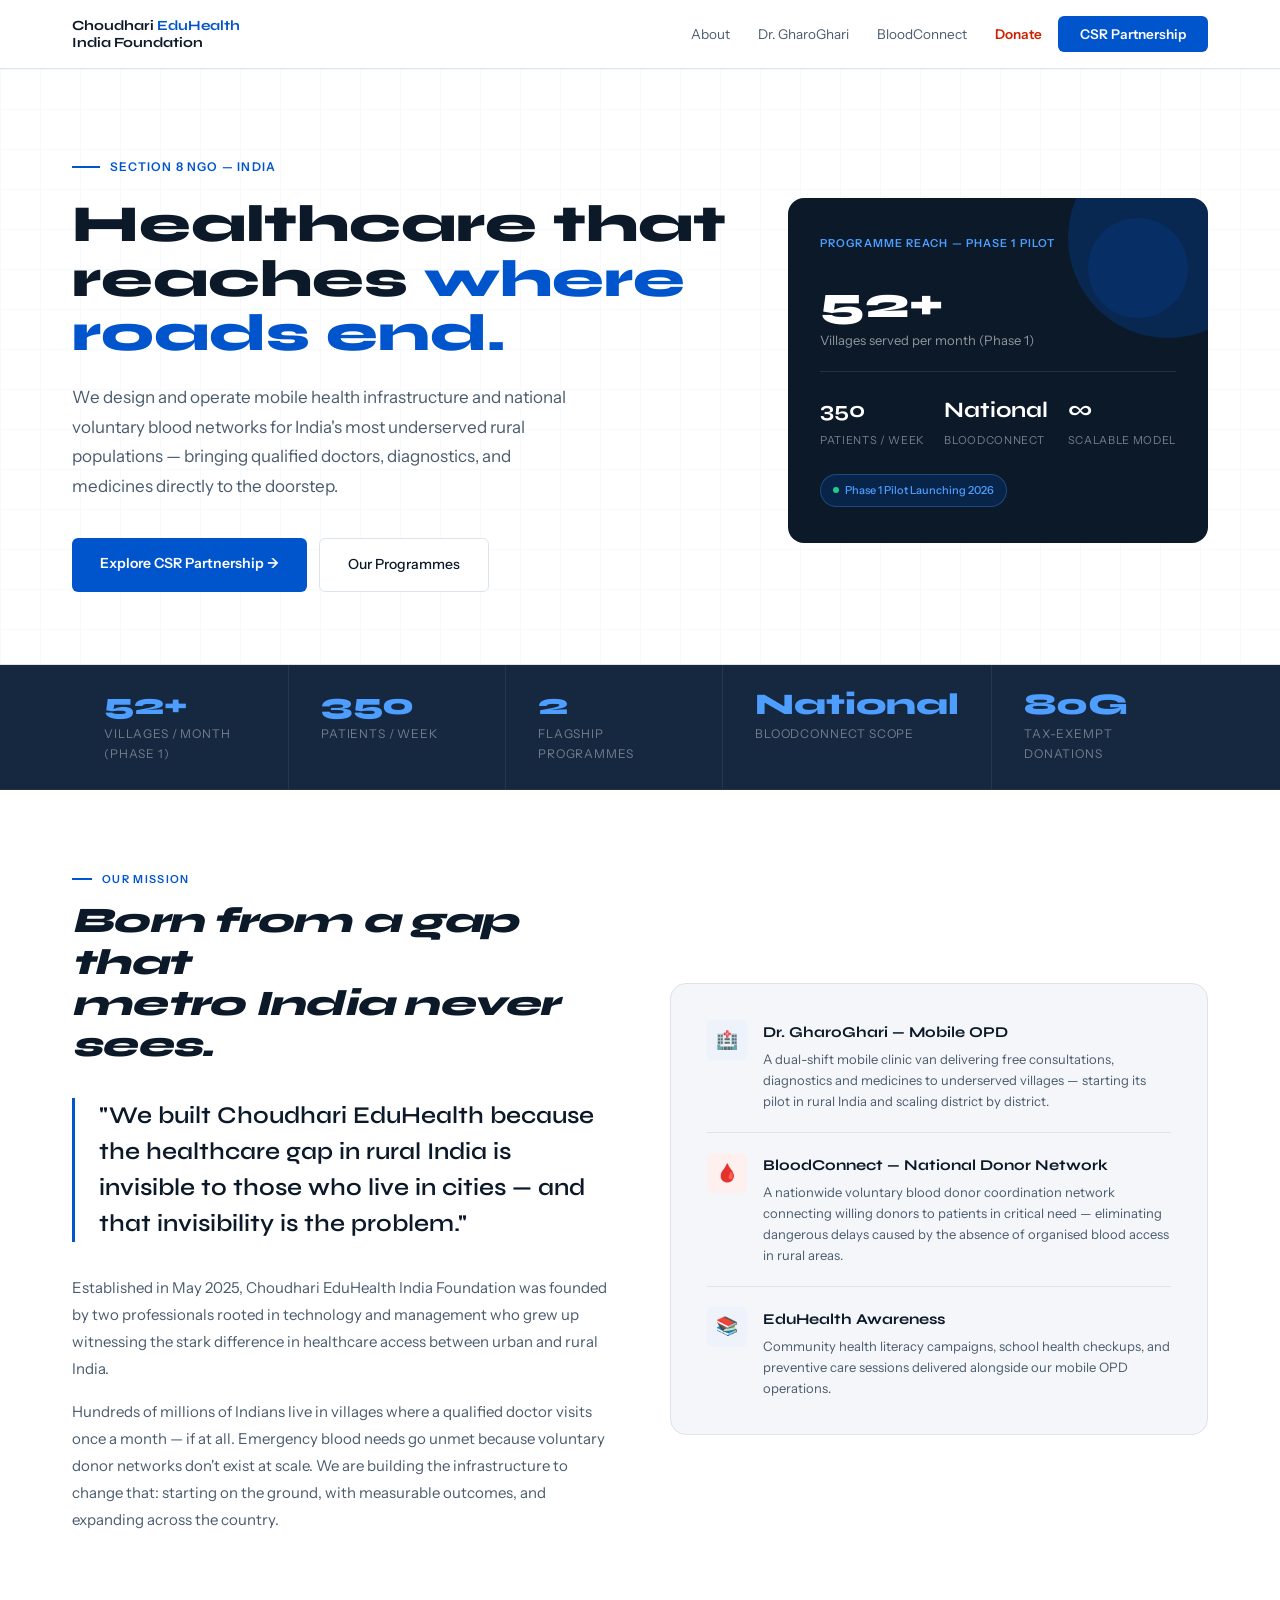
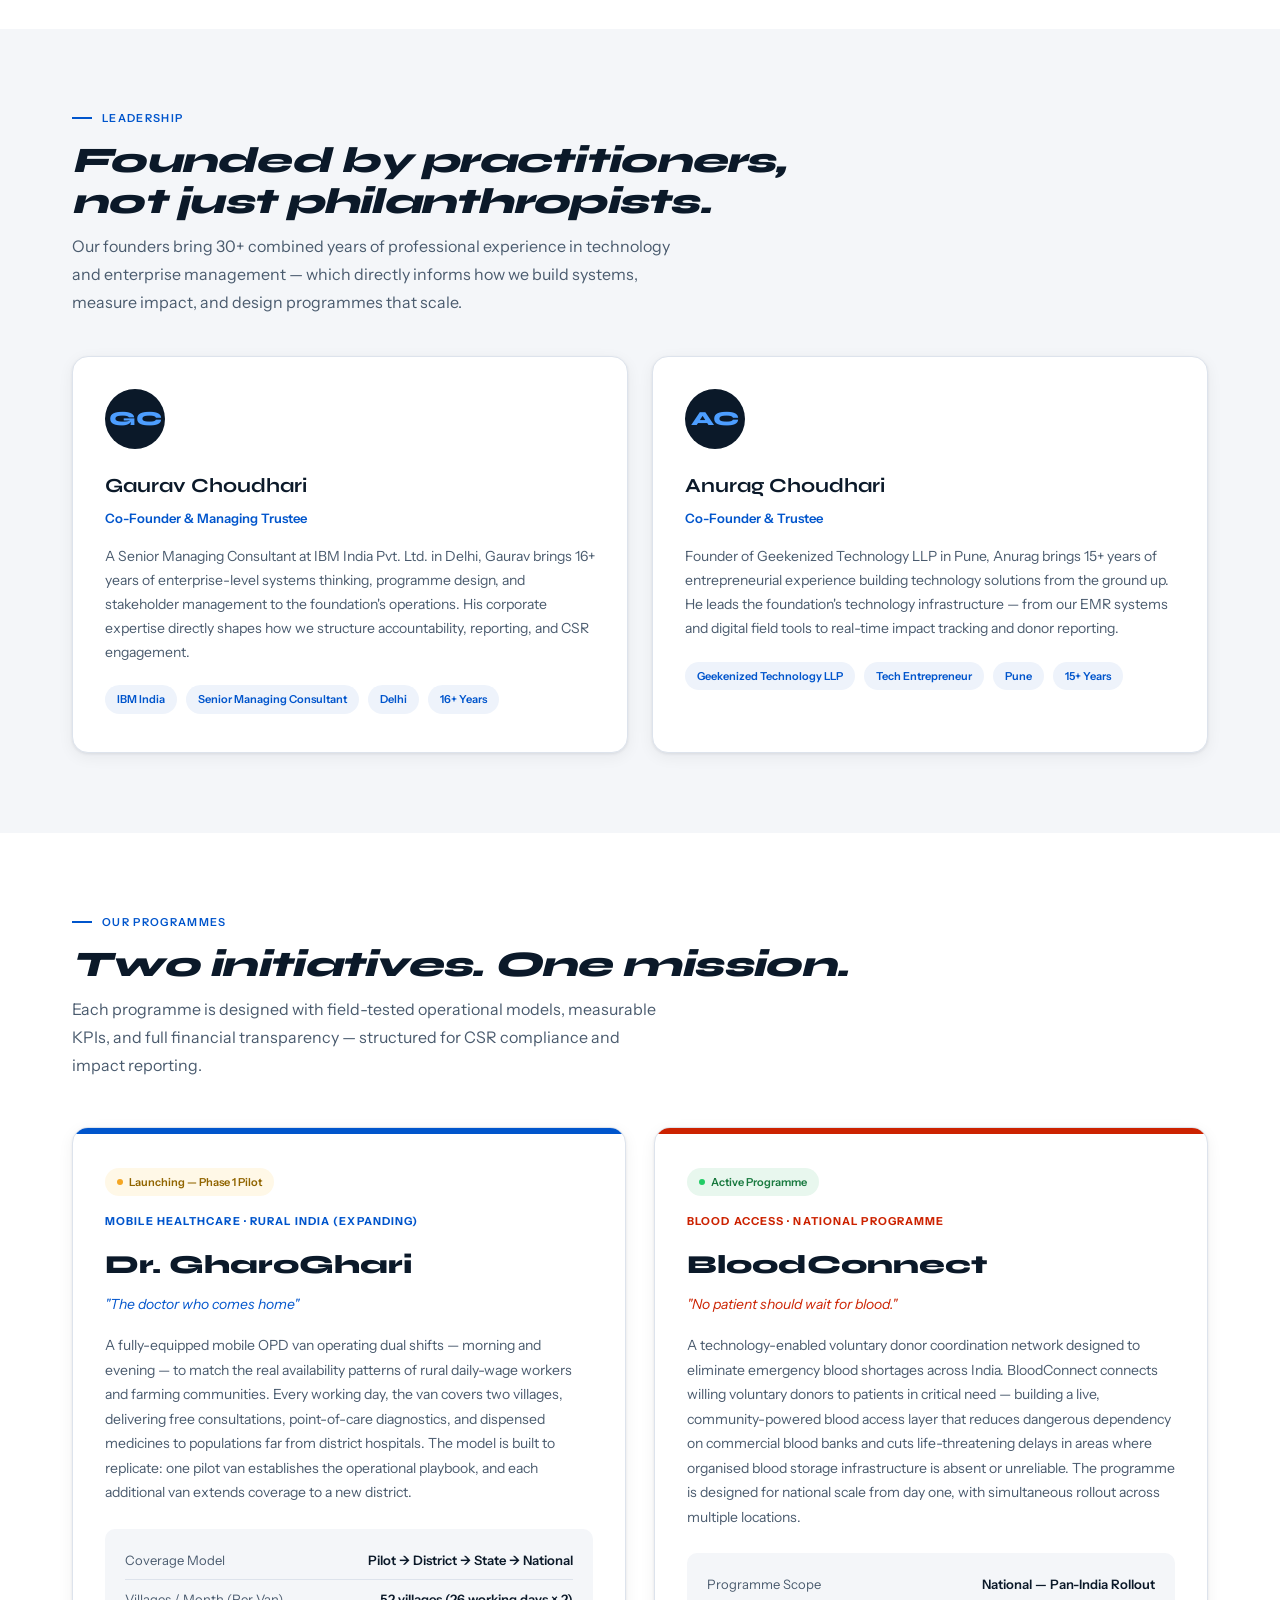
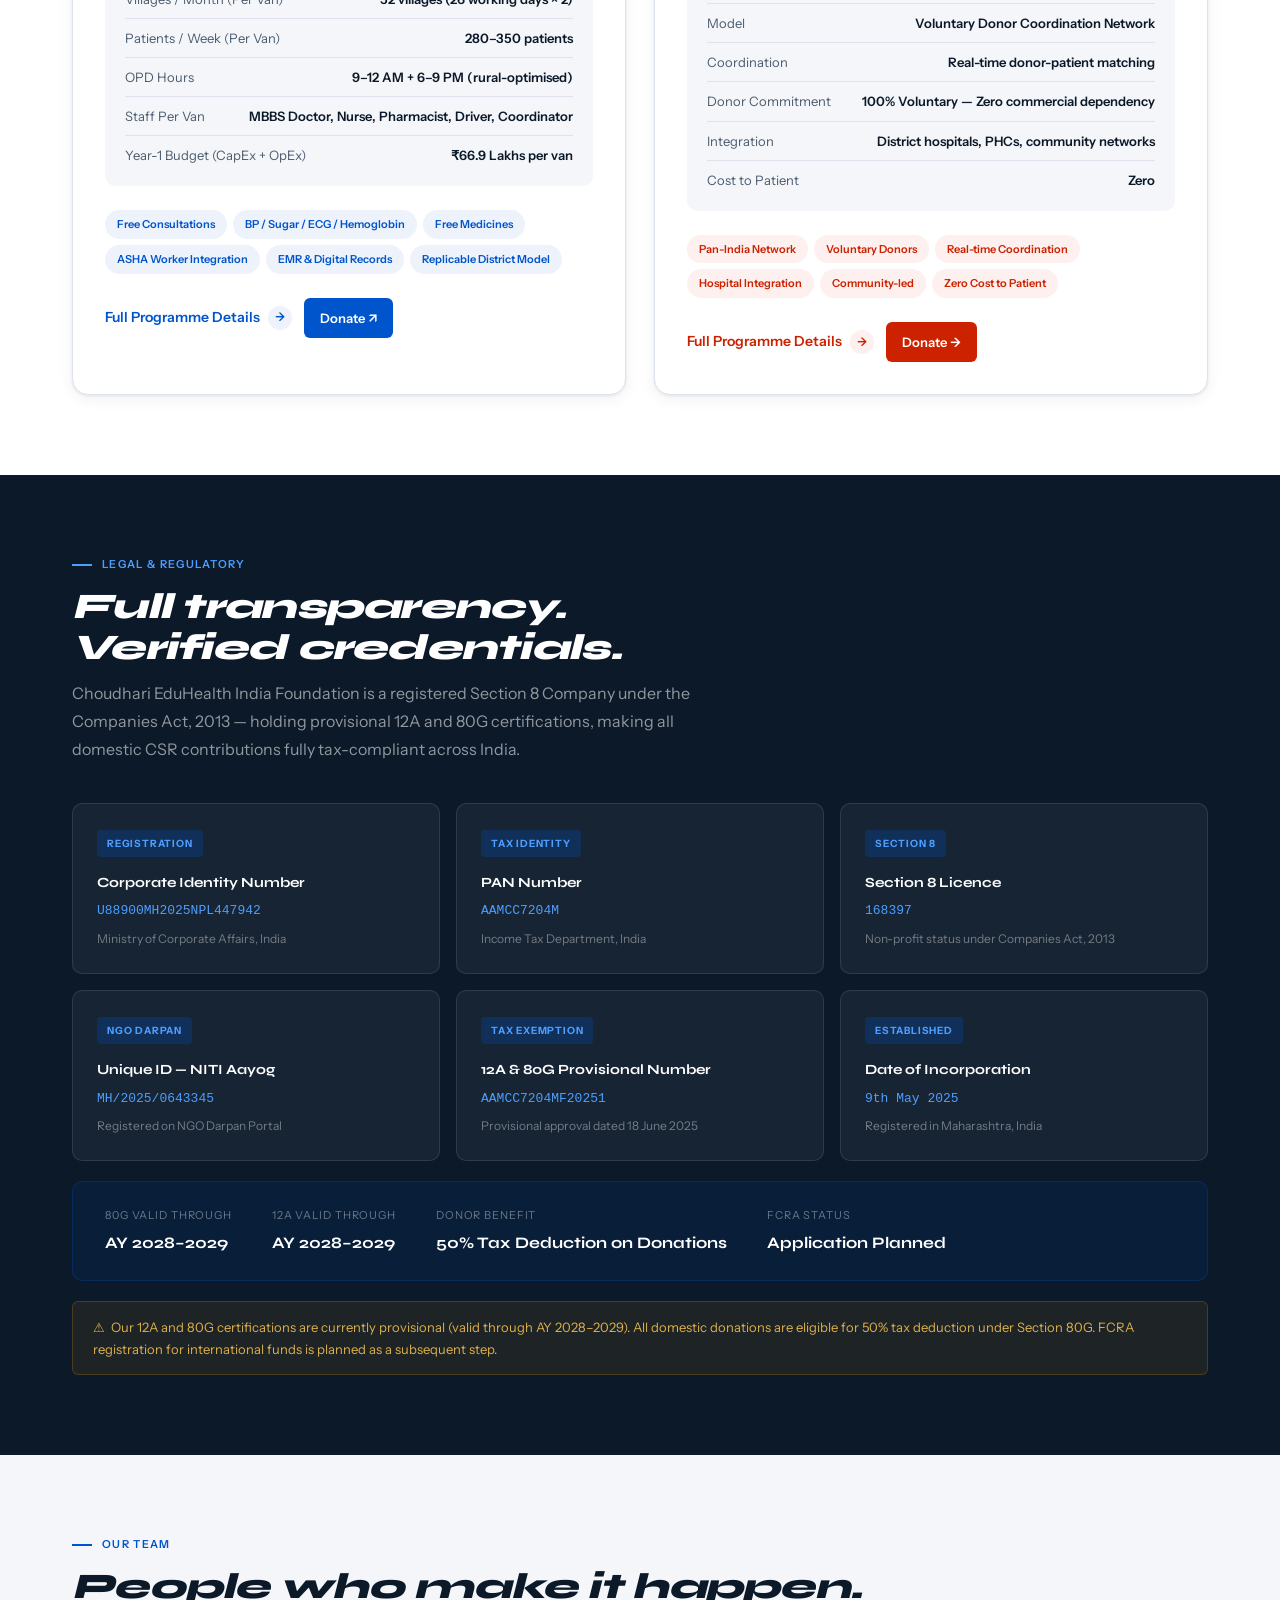
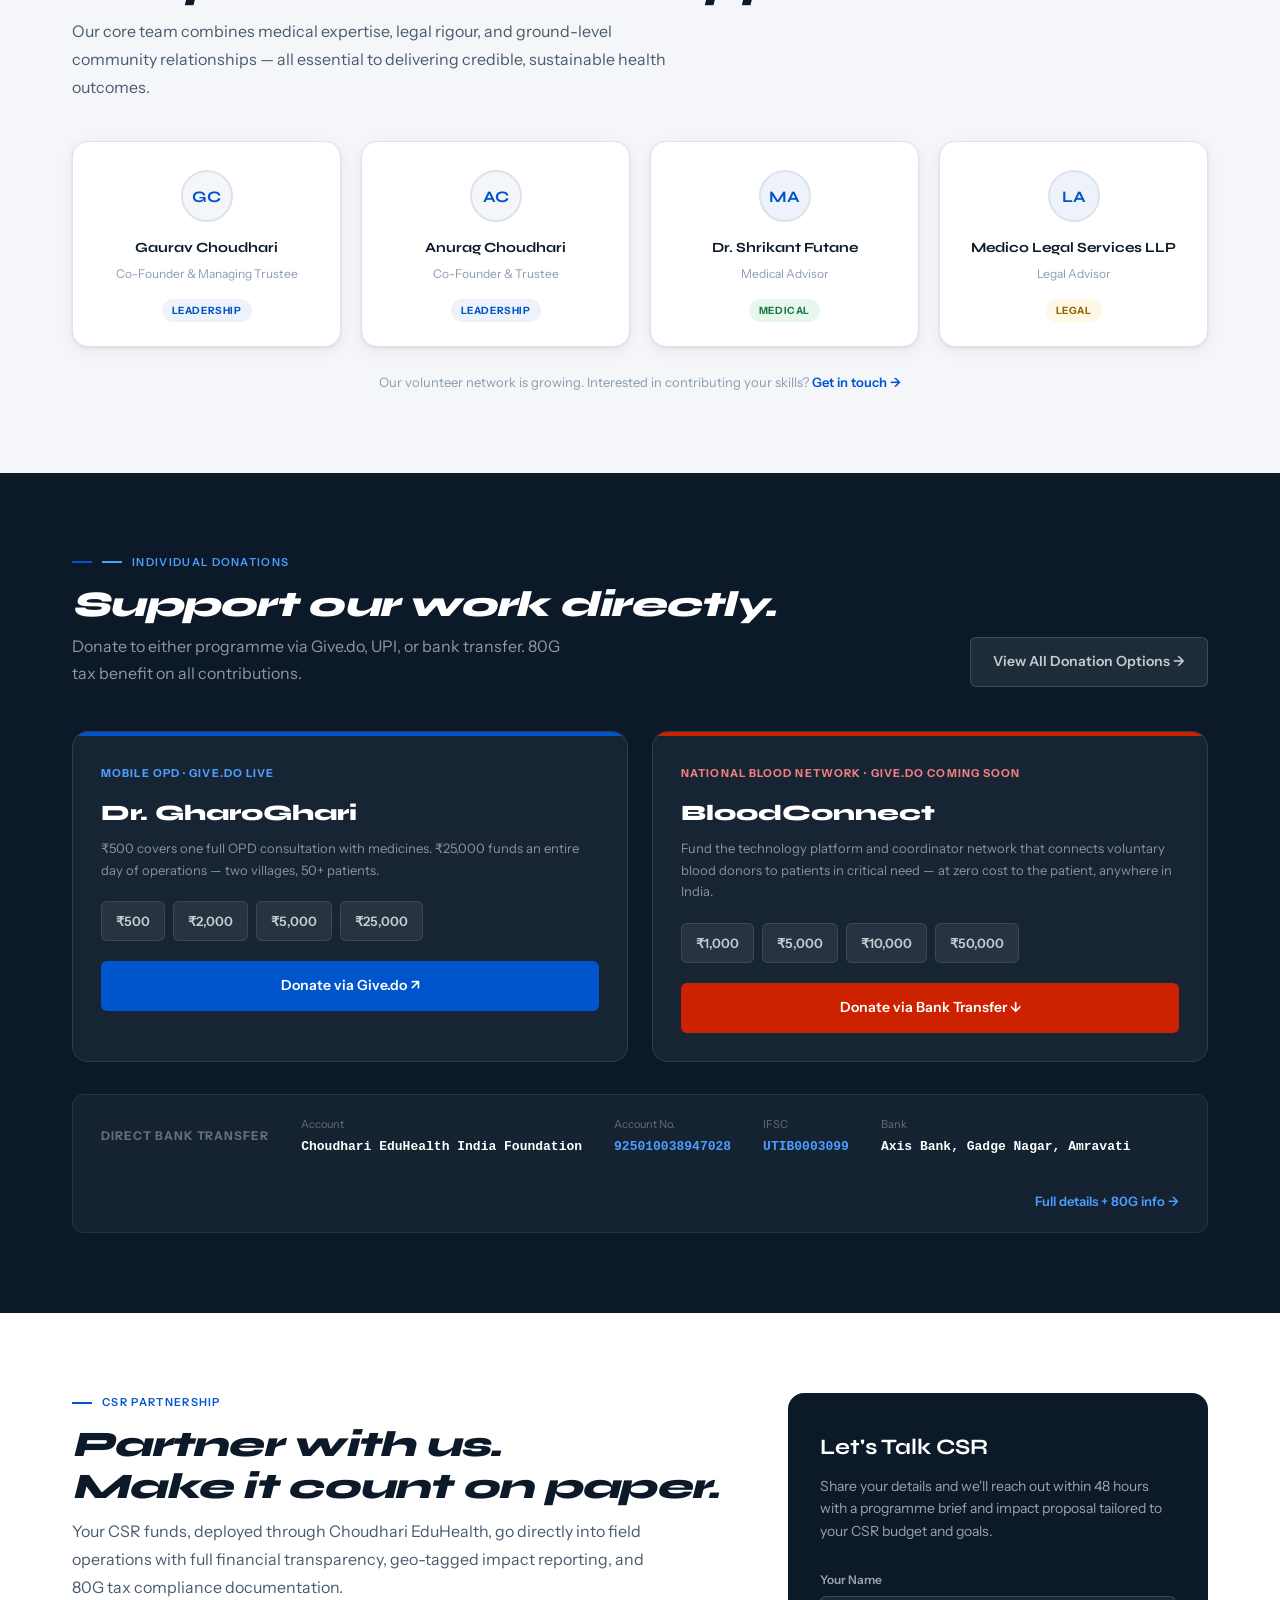
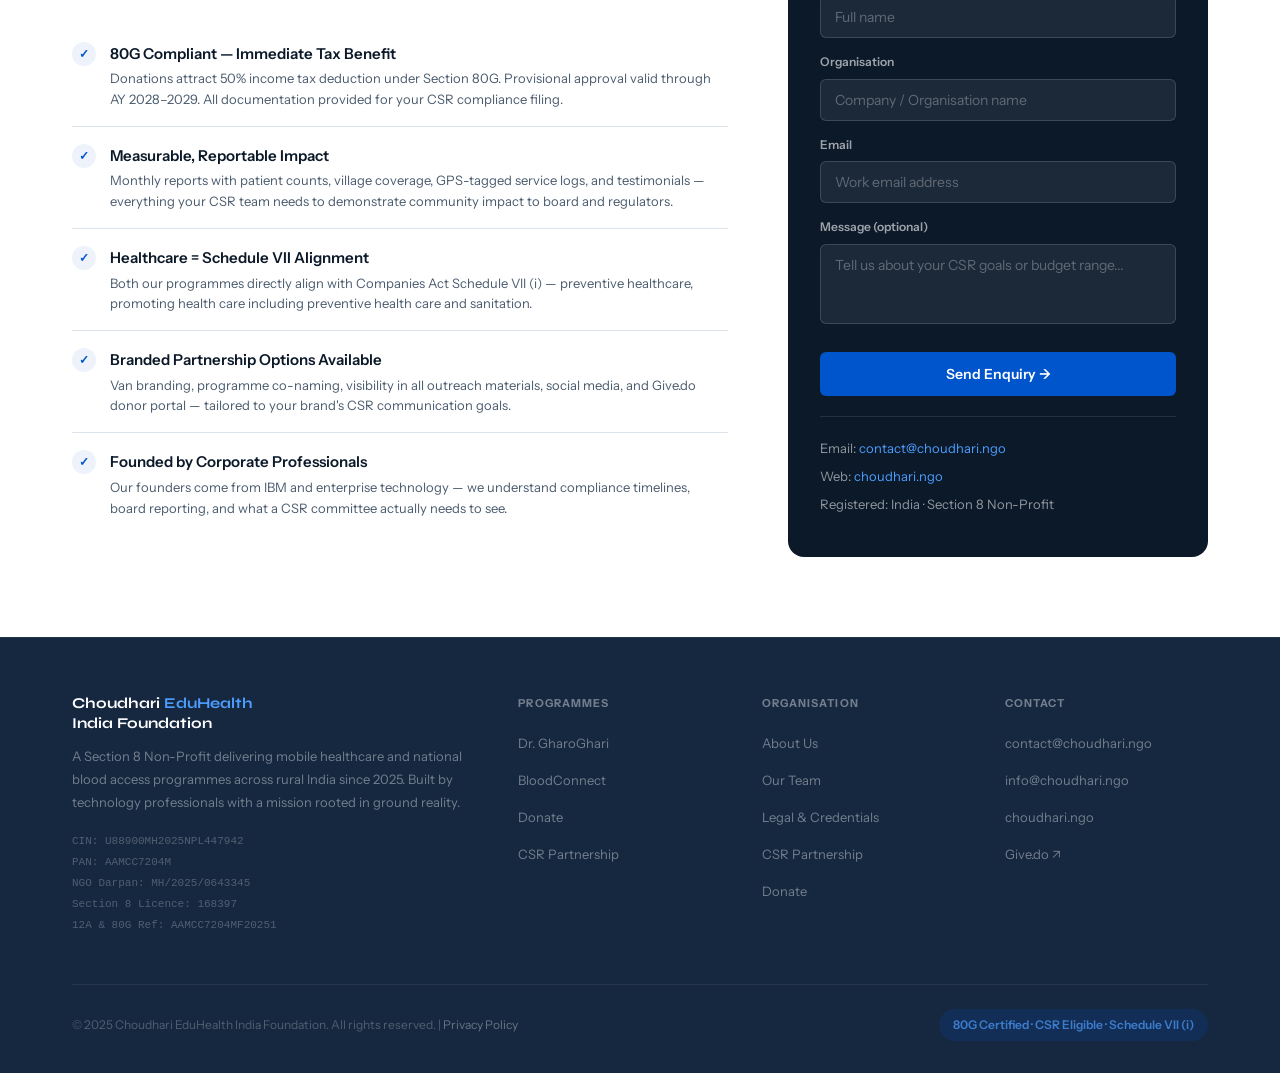
==== index.html @ edd8dd8a "Add files via upload" ====
<!DOCTYPE html>
<html lang="en">
<head>
<meta charset="UTF-8">
<meta name="viewport" content="width=device-width, initial-scale=1.0">
<title>Choudhari EduHealth India Foundation | Healthcare for Rural India</title>
<meta name="description" content="A Section 8 NGO delivering mobile healthcare and voluntary blood access programmes across rural India. CSR-eligible under 80G. Partner with us.">
<link rel="preconnect" href="https://fonts.googleapis.com">
<link rel="preconnect" href="https://fonts.gstatic.com" crossorigin>
<link href="https://fonts.googleapis.com/css2?family=Syne:wght@400;600;700;800&family=Instrument+Sans:wght@400;500;600&display=swap" rel="stylesheet">

<style>
  *, *::before, *::after { box-sizing: border-box; margin: 0; padding: 0; }

  :root {
    --navy: #0B1929;
    --navy-mid: #162840;
    --blue: #0055CC;
    --blue-light: #EEF3FB;
    --blue-mid: #4D9EFF;
    --red: #CC2200;
    --red-light: #FEF0EE;
    --gray-50: #F4F6F9;
    --gray-100: #DDE3EC;
    --gray-400: #8A9BB0;
    --gray-600: #4A5B6E;
    --white: #FFFFFF;
    --text-primary: #0B1929;
    --text-secondary: #4A5B6E;
    --font-display: 'Syne', sans-serif;
    --font-body: 'Instrument Sans', sans-serif;
    --radius-sm: 6px;
    --radius-md: 10px;
    --radius-lg: 16px;
    --shadow-card: 0 1px 3px rgba(11,25,41,0.08), 0 4px 16px rgba(11,25,41,0.06);
    --transition: 0.2s ease;
  }

  html { scroll-behavior: smooth; }

  body {
    font-family: var(--font-body);
    background: var(--gray-50);
    color: var(--text-primary);
    line-height: 1.6;
    font-size: 16px;
    -webkit-font-smoothing: antialiased;
  }

  /* ─── NAV ─── */
  .nav {
    position: sticky;
    top: 0;
    z-index: 100;
    background: rgba(255,255,255,0.97);
    backdrop-filter: blur(12px);
    border-bottom: 1px solid var(--gray-100);
  }
  .nav-inner {
    max-width: 1200px;
    margin: 0 auto;
    padding: 0 32px;
    height: 68px;
    display: flex;
    align-items: center;
    justify-content: space-between;
    gap: 24px;
  }
  .nav-logo {
    font-family: var(--font-display);
    font-weight: 700;
    font-size: 15px;
    color: var(--navy);
    text-decoration: none;
    line-height: 1.2;
    flex-shrink: 0;
  }
  .nav-logo span { color: var(--blue); }
  .nav-links {
    display: flex;
    gap: 8px;
    list-style: none;
  }
  .nav-links a {
    font-size: 13.5px;
    color: var(--gray-600);
    text-decoration: none;
    padding: 6px 12px;
    border-radius: var(--radius-sm);
    transition: var(--transition);
  }
  .nav-links a:hover { background: var(--gray-50); color: var(--navy); }
  .nav-cta {
    background: var(--blue);
    color: white !important;
    padding: 10px 22px !important;
    border-radius: var(--radius-sm);
    font-weight: 600;
    font-size: 13.5px;
    text-decoration: none;
    transition: var(--transition);
    flex-shrink: 0;
  }
  .nav-cta:hover { background: #0044aa; }
  .nav-hamburger { display: none; cursor: pointer; flex-direction: column; gap: 5px; }
  .nav-hamburger span { width: 22px; height: 2px; background: var(--navy); border-radius: 2px; }

  /* ─── HERO ─── */
  .hero {
    background: white;
    border-bottom: 1px solid var(--gray-100);
    position: relative;
    overflow: hidden;
  }
  .hero-grid-bg {
    position: absolute;
    inset: 0;
    background-image:
      linear-gradient(var(--blue) 1px, transparent 1px),
      linear-gradient(90deg, var(--blue) 1px, transparent 1px);
    background-size: 40px 40px;
    opacity: 0.03;
    pointer-events: none;
  }
  .hero-inner {
    max-width: 1200px;
    margin: 0 auto;
    padding: 80px 32px 72px;
    display: grid;
    grid-template-columns: 1fr 420px;
    gap: 60px;
    align-items: center;
    position: relative;
  }
  .hero-eyebrow {
    display: inline-flex;
    align-items: center;
    gap: 10px;
    font-size: 12px;
    font-weight: 600;
    letter-spacing: 0.1em;
    text-transform: uppercase;
    color: var(--blue);
    margin-bottom: 20px;
  }
  .hero-eyebrow::before {
    content: '';
    display: block;
    width: 28px;
    height: 2px;
    background: var(--blue);
  }
  .hero h1 {
    font-family: var(--font-display);
    font-size: 52px;
    font-weight: 800;
    line-height: 1.05;
    color: var(--navy);
    margin-bottom: 22px;
  }
  .hero h1 span { color: var(--blue); }
  .hero-sub {
    font-size: 17px;
    color: var(--text-secondary);
    line-height: 1.75;
    max-width: 520px;
    margin-bottom: 36px;
  }
  .hero-btns { display: flex; gap: 12px; flex-wrap: wrap; }
  .btn-primary {
    background: var(--blue);
    color: white;
    padding: 14px 28px;
    border-radius: var(--radius-sm);
    font-size: 14px;
    font-weight: 600;
    text-decoration: none;
    transition: var(--transition);
    display: inline-block;
  }
  .btn-primary:hover { background: #0044aa; }
  .btn-outline {
    background: white;
    border: 1.5px solid var(--gray-100);
    color: var(--navy);
    padding: 14px 28px;
    border-radius: var(--radius-sm);
    font-size: 14px;
    font-weight: 500;
    text-decoration: none;
    transition: var(--transition);
    display: inline-block;
  }
  .btn-outline:hover { border-color: var(--gray-400); }
  .hero-card {
    background: var(--navy);
    border-radius: var(--radius-lg);
    padding: 36px 32px;
    position: relative;
    overflow: hidden;
  }
  .hero-card-circle1 {
    position: absolute;
    width: 200px; height: 200px;
    border-radius: 50%;
    background: rgba(0,85,204,0.25);
    top: -60px; right: -60px;
  }
  .hero-card-circle2 {
    position: absolute;
    width: 100px; height: 100px;
    border-radius: 50%;
    background: rgba(0,85,204,0.15);
    top: 20px; right: 20px;
  }
  .hero-card-label {
    font-size: 11px;
    font-weight: 600;
    letter-spacing: 0.1em;
    text-transform: uppercase;
    color: var(--blue-mid);
    margin-bottom: 28px;
    position: relative;
  }
  .hero-card-stat { margin-bottom: 20px; position: relative; }
  .hero-card-stat-n {
    font-family: var(--font-display);
    font-size: 44px;
    font-weight: 800;
    color: white;
    line-height: 1;
  }
  .hero-card-stat-l {
    font-size: 13px;
    color: rgba(255,255,255,0.55);
    margin-top: 4px;
  }
  .hero-card-divider {
    height: 1px;
    background: rgba(255,255,255,0.1);
    margin: 20px 0;
    position: relative;
  }
  .hero-card-row {
    display: flex;
    justify-content: space-between;
    position: relative;
  }
  .hero-card-mini-n {
    font-family: var(--font-display);
    font-size: 22px;
    font-weight: 700;
    color: white;
  }
  .hero-card-mini-l {
    font-size: 11px;
    color: rgba(255,255,255,0.45);
    text-transform: uppercase;
    letter-spacing: 0.06em;
    margin-top: 2px;
  }
  .hero-badge {
    display: inline-flex;
    align-items: center;
    gap: 6px;
    background: rgba(0,85,204,0.2);
    border: 1px solid rgba(77,158,255,0.3);
    color: var(--blue-mid);
    font-size: 11px;
    font-weight: 500;
    padding: 6px 12px;
    border-radius: 100px;
    margin-top: 24px;
    position: relative;
  }
  .hero-badge::before {
    content: '';
    width: 6px; height: 6px;
    border-radius: 50%;
    background: #22cc88;
    animation: pulse 2s infinite;
  }
  @keyframes pulse { 0%,100%{opacity:1} 50%{opacity:0.4} }

  /* ─── STATS BAR ─── */
  .stats-bar {
    background: var(--navy-mid);
    border-bottom: 1px solid rgba(255,255,255,0.06);
  }
  .stats-bar-inner {
    max-width: 1200px;
    margin: 0 auto;
    padding: 0 32px;
    display: flex;
  }
  .stat-item {
    flex: 1;
    padding: 24px 32px;
    border-right: 1px solid rgba(255,255,255,0.07);
  }
  .stat-item:last-child { border-right: none; }
  .stat-n {
    font-family: var(--font-display);
    font-size: 30px;
    font-weight: 800;
    color: var(--blue-mid);
    line-height: 1;
  }
  .stat-l {
    font-size: 12px;
    text-transform: uppercase;
    letter-spacing: 0.07em;
    color: rgba(255,255,255,0.4);
    margin-top: 5px;
  }

  /* ─── SECTION SHARED ─── */
  .section { padding: 80px 0; }
  .section-inner { max-width: 1200px; margin: 0 auto; padding: 0 32px; }
  .section-label {
    display: flex;
    align-items: center;
    gap: 10px;
    font-size: 11px;
    font-weight: 600;
    letter-spacing: 0.12em;
    text-transform: uppercase;
    color: var(--blue);
    margin-bottom: 12px;
  }
  .section-label::before { content: ''; display: block; width: 20px; height: 2px; background: var(--blue); }
  .section-h {
    font-family: var(--font-display);
    font-size: 36px;
    font-weight: 800;
    color: var(--navy);
    margin-bottom: 10px;
    line-height: 1.15;
  }
  .section-sub {
    font-size: 16px;
    color: var(--text-secondary);
    line-height: 1.7;
    max-width: 560px;
  }

  /* ─── MISSION ─── */
  .mission { background: white; }
  .mission-grid {
    display: grid;
    grid-template-columns: 1fr 1fr;
    gap: 60px;
    align-items: center;
  }
  .mission-quote {
    font-family: var(--font-display);
    font-size: 24px;
    font-weight: 600;
    line-height: 1.5;
    color: var(--navy);
    border-left: 3px solid var(--blue);
    padding-left: 24px;
    margin: 32px 0;
  }
  .mission-text {
    font-size: 15px;
    color: var(--text-secondary);
    line-height: 1.8;
    margin-bottom: 16px;
  }
  .mission-visual {
    background: var(--gray-50);
    border: 1px solid var(--gray-100);
    border-radius: var(--radius-lg);
    padding: 36px;
  }
  .mission-visual-item {
    display: flex;
    gap: 16px;
    align-items: flex-start;
    padding: 20px 0;
    border-bottom: 1px solid var(--gray-100);
  }
  .mission-visual-item:last-child { border-bottom: none; padding-bottom: 0; }
  .mission-visual-item:first-child { padding-top: 0; }
  .mission-icon {
    width: 40px;
    height: 40px;
    border-radius: var(--radius-sm);
    background: var(--blue-light);
    display: flex;
    align-items: center;
    justify-content: center;
    font-size: 18px;
    flex-shrink: 0;
  }
  .mission-icon.red { background: var(--red-light); }
  .mission-item-title {
    font-family: var(--font-display);
    font-weight: 700;
    font-size: 15px;
    color: var(--navy);
    margin-bottom: 4px;
  }
  .mission-item-desc { font-size: 13px; color: var(--text-secondary); line-height: 1.6; }

  /* ─── FOUNDERS ─── */
  .founders { background: var(--gray-50); }
  .founders-grid {
    display: grid;
    grid-template-columns: 1fr 1fr;
    gap: 24px;
    margin-top: 40px;
  }
  .founder-card {
    background: white;
    border: 1px solid var(--gray-100);
    border-radius: var(--radius-lg);
    padding: 32px;
    box-shadow: var(--shadow-card);
  }
  .founder-avatar {
    width: 60px;
    height: 60px;
    border-radius: 50%;
    background: var(--navy);
    display: flex;
    align-items: center;
    justify-content: center;
    font-family: var(--font-display);
    font-size: 20px;
    font-weight: 800;
    color: var(--blue-mid);
    margin-bottom: 20px;
  }
  .founder-name {
    font-family: var(--font-display);
    font-size: 20px;
    font-weight: 700;
    color: var(--navy);
    margin-bottom: 4px;
  }
  .founder-role {
    font-size: 13px;
    color: var(--blue);
    font-weight: 600;
    margin-bottom: 16px;
  }
  .founder-bio {
    font-size: 14px;
    color: var(--text-secondary);
    line-height: 1.7;
    margin-bottom: 20px;
  }
  .founder-tag {
    display: inline-block;
    background: var(--blue-light);
    color: var(--blue);
    font-size: 11px;
    font-weight: 600;
    padding: 5px 12px;
    border-radius: 100px;
    margin-right: 6px;
    margin-bottom: 6px;
  }

  /* ─── PROGRAMMES ─── */
  .programmes { background: white; }
  .programmes-grid {
    display: grid;
    grid-template-columns: 1fr 1fr;
    gap: 28px;
    margin-top: 48px;
  }
  .prog-card {
    background: white;
    border: 1px solid var(--gray-100);
    border-radius: var(--radius-lg);
    overflow: hidden;
    box-shadow: var(--shadow-card);
    transition: var(--transition);
  }
  .prog-card:hover { box-shadow: 0 4px 24px rgba(11,25,41,0.12); transform: translateY(-2px); }
  .prog-card-top {
    height: 6px;
    background: var(--blue);
  }
  .prog-card-top.red { background: var(--red); }
  .prog-card-body { padding: 32px; }
  .prog-type {
    font-size: 11px;
    font-weight: 700;
    letter-spacing: 0.1em;
    text-transform: uppercase;
    color: var(--blue);
    margin-bottom: 12px;
  }
  .prog-type.red { color: var(--red); }
  .prog-title {
    font-family: var(--font-display);
    font-size: 26px;
    font-weight: 800;
    color: var(--navy);
    margin-bottom: 6px;
  }
  .prog-tagline {
    font-size: 14px;
    color: var(--blue);
    font-style: italic;
    margin-bottom: 16px;
  }
  .prog-tagline.red { color: var(--red); }
  .prog-desc {
    font-size: 14px;
    color: var(--text-secondary);
    line-height: 1.75;
    margin-bottom: 24px;
  }
  .prog-details {
    background: var(--gray-50);
    border-radius: var(--radius-md);
    padding: 20px;
    margin-bottom: 24px;
  }
  .prog-detail-row {
    display: flex;
    justify-content: space-between;
    align-items: center;
    padding: 8px 0;
    border-bottom: 1px solid var(--gray-100);
    font-size: 13px;
  }
  .prog-detail-row:last-child { border-bottom: none; padding-bottom: 0; }
  .prog-detail-row:first-child { padding-top: 0; }
  .prog-detail-key { color: var(--gray-600); }
  .prog-detail-val { font-weight: 600; color: var(--navy); text-align: right; }
  .prog-pills { display: flex; flex-wrap: wrap; gap: 6px; margin-bottom: 24px; }
  .prog-pill {
    background: var(--blue-light);
    color: var(--blue);
    font-size: 11px;
    font-weight: 600;
    padding: 5px 12px;
    border-radius: 100px;
  }
  .prog-pill.red { background: var(--red-light); color: var(--red); }
  .prog-link {
    display: flex;
    align-items: center;
    gap: 8px;
    font-size: 14px;
    font-weight: 600;
    color: var(--blue);
    text-decoration: none;
  }
  .prog-link.red { color: var(--red); }
  .prog-link-arrow {
    width: 24px; height: 24px;
    border-radius: 50%;
    background: var(--blue-light);
    display: flex; align-items: center; justify-content: center;
    font-size: 12px;
  }
  .prog-link-arrow.red { background: var(--red-light); }
  .prog-status {
    display: inline-flex;
    align-items: center;
    gap: 6px;
    font-size: 11px;
    font-weight: 600;
    padding: 5px 12px;
    border-radius: 100px;
    margin-bottom: 16px;
  }
  .prog-status.upcoming { background: #FFF8E7; color: #916500; }
  .prog-status.active { background: #E8F7EE; color: #1A7A40; }
  .prog-status::before { content:''; width:6px;height:6px; border-radius:50%; }
  .prog-status.upcoming::before { background: #F5A623; }
  .prog-status.active::before { background: #22cc66; animation: pulse 2s infinite; }

  /* ─── CREDENTIALS ─── */
  .credentials { background: var(--navy); }
  .credentials .section-label { color: var(--blue-mid); }
  .credentials .section-label::before { background: var(--blue-mid); }
  .credentials .section-h { color: white; }
  .credentials .section-sub { color: rgba(255,255,255,0.55); max-width: 640px; }
  .cred-grid {
    display: grid;
    grid-template-columns: repeat(3, 1fr);
    gap: 16px;
    margin-top: 40px;
  }
  .cred-card {
    background: rgba(255,255,255,0.05);
    border: 1px solid rgba(255,255,255,0.1);
    border-radius: var(--radius-md);
    padding: 24px;
  }
  .cred-badge {
    display: inline-flex;
    align-items: center;
    gap: 6px;
    background: rgba(0,85,204,0.25);
    color: var(--blue-mid);
    font-size: 10px;
    font-weight: 700;
    letter-spacing: 0.08em;
    text-transform: uppercase;
    padding: 5px 10px;
    border-radius: 4px;
    margin-bottom: 14px;
  }
  .cred-title {
    font-family: var(--font-display);
    font-size: 14px;
    font-weight: 700;
    color: white;
    margin-bottom: 6px;
  }
  .cred-value {
    font-family: 'Courier New', monospace;
    font-size: 13px;
    color: var(--blue-mid);
    word-break: break-all;
    margin-bottom: 6px;
  }
  .cred-note { font-size: 12px; color: rgba(255,255,255,0.4); }
  .cred-full {
    grid-column: 1 / -1;
    background: rgba(0,85,204,0.1);
    border: 1px solid rgba(0,85,204,0.25);
    border-radius: var(--radius-md);
    padding: 24px 32px;
    display: flex;
    gap: 40px;
    flex-wrap: wrap;
    align-items: center;
    margin-top: 4px;
  }
  .cred-full-item { }
  .cred-full-label { font-size: 11px; color: rgba(255,255,255,0.4); text-transform: uppercase; letter-spacing: 0.08em; margin-bottom: 4px; }
  .cred-full-val { font-family: var(--font-display); font-size: 16px; font-weight: 700; color: white; }
  .cred-note-bar {
    margin-top: 20px;
    padding: 14px 20px;
    background: rgba(255,165,0,0.08);
    border: 1px solid rgba(255,165,0,0.2);
    border-radius: var(--radius-sm);
    font-size: 13px;
    color: rgba(255,200,80,0.85);
    display: flex;
    gap: 10px;
    align-items: flex-start;
  }

  /* ─── TEAM ─── */
  .team { background: var(--gray-50); }
  .team-grid {
    display: grid;
    grid-template-columns: repeat(4, 1fr);
    gap: 20px;
    margin-top: 40px;
  }
  .team-card {
    background: white;
    border: 1px solid var(--gray-100);
    border-radius: var(--radius-lg);
    padding: 28px 20px 24px;
    text-align: center;
    box-shadow: var(--shadow-card);
  }
  .team-avatar {
    width: 52px;
    height: 52px;
    border-radius: 50%;
    background: var(--gray-50);
    border: 2px solid var(--gray-100);
    display: flex;
    align-items: center;
    justify-content: center;
    font-family: var(--font-display);
    font-size: 16px;
    font-weight: 700;
    color: var(--blue);
    margin: 0 auto 14px;
  }
  .team-name {
    font-family: var(--font-display);
    font-weight: 700;
    font-size: 14px;
    color: var(--navy);
    margin-bottom: 4px;
  }
  .team-role {
    font-size: 12px;
    color: var(--gray-400);
    margin-bottom: 10px;
  }
  .team-tag {
    display: inline-block;
    background: var(--blue-light);
    color: var(--blue);
    font-size: 10px;
    font-weight: 700;
    padding: 3px 10px;
    border-radius: 100px;
    text-transform: uppercase;
    letter-spacing: 0.06em;
  }

  /* ─── CSR SECTION ─── */
  .csr { background: white; }
  .csr-inner {
    max-width: 1200px;
    margin: 0 auto;
    padding: 80px 32px;
    display: grid;
    grid-template-columns: 1fr 420px;
    gap: 60px;
    align-items: start;
  }
  .csr-why-list { margin: 24px 0 0; }
  .csr-why-item {
    display: flex;
    gap: 14px;
    align-items: flex-start;
    padding: 16px 0;
    border-bottom: 1px solid var(--gray-100);
  }
  .csr-why-item:last-child { border-bottom: none; }
  .csr-check {
    width: 24px; height: 24px;
    border-radius: 50%;
    background: var(--blue-light);
    color: var(--blue);
    display: flex; align-items: center; justify-content: center;
    font-size: 12px;
    flex-shrink: 0;
    margin-top: 1px;
    font-weight: 700;
  }
  .csr-why-title { font-weight: 600; font-size: 15px; color: var(--navy); margin-bottom: 2px; }
  .csr-why-desc { font-size: 13px; color: var(--text-secondary); line-height: 1.6; }
  .csr-contact {
    background: var(--navy);
    border-radius: var(--radius-lg);
    padding: 36px 32px;
    color: white;
  }
  .csr-contact-title {
    font-family: var(--font-display);
    font-size: 22px;
    font-weight: 700;
    margin-bottom: 8px;
  }
  .csr-contact-sub { font-size: 14px; color: rgba(255,255,255,0.6); margin-bottom: 28px; line-height: 1.6; }
  .csr-field { margin-bottom: 14px; }
  .csr-label { font-size: 12px; font-weight: 600; color: rgba(255,255,255,0.6); margin-bottom: 6px; display: block; }
  .csr-input {
    width: 100%;
    background: rgba(255,255,255,0.07);
    border: 1px solid rgba(255,255,255,0.15);
    color: white;
    padding: 11px 14px;
    border-radius: var(--radius-sm);
    font-family: var(--font-body);
    font-size: 14px;
    outline: none;
    transition: var(--transition);
  }
  .csr-input:focus { border-color: var(--blue-mid); }
  .csr-input::placeholder { color: rgba(255,255,255,0.3); }
  .csr-input.textarea { resize: none; height: 80px; }
  .csr-submit {
    width: 100%;
    background: var(--blue);
    color: white;
    border: none;
    padding: 13px;
    border-radius: var(--radius-sm);
    font-family: var(--font-body);
    font-size: 14px;
    font-weight: 600;
    cursor: pointer;
    margin-top: 6px;
    transition: var(--transition);
  }
  .csr-submit:hover { background: #0044aa; }
  .csr-contact-details { margin-top: 20px; padding-top: 20px; border-top: 1px solid rgba(255,255,255,0.1); }
  .csr-contact-line { font-size: 13px; color: rgba(255,255,255,0.55); margin-bottom: 6px; }
  .csr-contact-line a { color: var(--blue-mid); text-decoration: none; }

  /* ─── FOOTER ─── */
  footer {
    background: var(--navy-mid);
    border-top: 1px solid rgba(255,255,255,0.06);
    padding: 48px 0 32px;
  }
  .footer-inner {
    max-width: 1200px;
    margin: 0 auto;
    padding: 0 32px;
  }
  .footer-grid {
    display: grid;
    grid-template-columns: 2fr 1fr 1fr 1fr;
    gap: 40px;
    margin-bottom: 48px;
  }
  .footer-logo {
    font-family: var(--font-display);
    font-size: 16px;
    font-weight: 700;
    color: white;
    margin-bottom: 12px;
  }
  .footer-logo span { color: var(--blue-mid); }
  .footer-desc { font-size: 13px; color: rgba(255,255,255,0.45); line-height: 1.7; margin-bottom: 16px; }
  .footer-reg {
    font-size: 11px;
    color: rgba(255,255,255,0.3);
    line-height: 1.8;
    font-family: 'Courier New', monospace;
  }
  .footer-col-title { font-size: 12px; font-weight: 700; letter-spacing: 0.08em; text-transform: uppercase; color: rgba(255,255,255,0.5); margin-bottom: 16px; }
  .footer-col-links { list-style: none; }
  .footer-col-links li { margin-bottom: 10px; }
  .footer-col-links a { font-size: 13px; color: rgba(255,255,255,0.45); text-decoration: none; transition: var(--transition); }
  .footer-col-links a:hover { color: rgba(255,255,255,0.8); }
  .footer-bottom {
    border-top: 1px solid rgba(255,255,255,0.07);
    padding-top: 24px;
    display: flex;
    justify-content: space-between;
    align-items: center;
  }
  .footer-copy { font-size: 12px; color: rgba(255,255,255,0.3); }
  .footer-copy a { color: rgba(255,255,255,0.4); text-decoration: none; }
  .footer-80g {
    font-size: 12px;
    color: rgba(77,158,255,0.7);
    background: rgba(0,85,204,0.15);
    padding: 6px 14px;
    border-radius: 100px;
    font-weight: 600;
  }

  /* ─── RESPONSIVE ─── */
  @media (max-width: 900px) {
    .hero-inner { grid-template-columns: 1fr; }
    .hero-card { display: none; }
    .hero h1 { font-size: 38px; }
    .mission-grid { grid-template-columns: 1fr; }
    .founders-grid { grid-template-columns: 1fr; }
    .programmes-grid { grid-template-columns: 1fr; }
    .cred-grid { grid-template-columns: 1fr 1fr; }
    .team-grid { grid-template-columns: 1fr 1fr; }
    .csr-inner { grid-template-columns: 1fr; }
    .footer-grid { grid-template-columns: 1fr 1fr; }
    .stats-bar-inner { flex-wrap: wrap; }
    .stat-item { min-width: 50%; border-bottom: 1px solid rgba(255,255,255,0.07); }
    .nav-links { display: none; }
    .nav-hamburger { display: flex; }
  }

  @media (max-width: 600px) {
    .hero h1 { font-size: 30px; }
    .section-h { font-size: 26px; }
    .cred-grid { grid-template-columns: 1fr; }
    .team-grid { grid-template-columns: 1fr 1fr; }
    .footer-grid { grid-template-columns: 1fr; }
    .cred-full { flex-direction: column; gap: 20px; }
    .section { padding: 56px 0; }
    .hero-inner { padding: 48px 20px; }
    .section-inner { padding: 0 20px; }
  }
</style>
<link rel="stylesheet" href="styles.css">
</head>
<body>

<!-- ─── NAVIGATION ─── -->
<nav class="nav">
  <div class="nav-inner">
    <a class="nav-logo" href="index.html">Choudhari <span>EduHealth</span><br>India Foundation</a>
    <ul class="nav-links">
      <li><a href="#about">About</a></li>
      <li><a href="dr-gharoghari.html">Dr. GharoGhari</a></li>
      <li><a href="bloodconnect.html">BloodConnect</a></li>
      <li><a href="donate.html" style="color:var(--red); font-weight:600;">Donate</a></li>
      <li><a href="csr-partnership.html" class="nav-cta">CSR Partnership</a></li>
    </ul>
  </div>
</nav>

<!-- ─── HERO ─── -->
<section class="hero">
  <div class="hero-grid-bg"></div>
  <div class="hero-inner">
    <div>
      <div class="hero-eyebrow">Section 8 NGO — India</div>
      <h1>Healthcare that reaches <span>where roads end.</span></h1>
      <p class="hero-sub">We design and operate mobile health infrastructure and national voluntary blood networks for India's most underserved rural populations — bringing qualified doctors, diagnostics, and medicines directly to the doorstep.</p>
      <div class="hero-btns">
        <a href="csr-partnership.html" class="btn-primary">Explore CSR Partnership →</a>
        <a href="#programmes" class="btn-outline">Our Programmes</a>
      </div>
    </div>
    <div class="hero-card">
      <div class="hero-card-circle1"></div>
      <div class="hero-card-circle2"></div>
      <div class="hero-card-label">Programme Reach — Phase 1 Pilot</div>
      <div class="hero-card-stat">
        <div class="hero-card-stat-n">52+</div>
        <div class="hero-card-stat-l">Villages served per month (Phase 1)</div>
      </div>
      <div class="hero-card-divider"></div>
      <div class="hero-card-row">
        <div>
          <div class="hero-card-mini-n">350</div>
          <div class="hero-card-mini-l">Patients / week</div>
        </div>
        <div>
          <div class="hero-card-mini-n">National</div>
          <div class="hero-card-mini-l">BloodConnect</div>
        </div>
        <div>
          <div class="hero-card-mini-n">∞</div>
          <div class="hero-card-mini-l">Scalable model</div>
        </div>
      </div>
      <div class="hero-badge">Phase 1 Pilot Launching 2026</div>
    </div>
  </div>
</section>

<!-- ─── STATS BAR ─── -->
<div class="stats-bar">
  <div class="stats-bar-inner">
    <div class="stat-item">
      <div class="stat-n">52+</div>
      <div class="stat-l">Villages / month (Phase 1)</div>
    </div>
    <div class="stat-item">
      <div class="stat-n">350</div>
      <div class="stat-l">Patients / week</div>
    </div>
    <div class="stat-item">
      <div class="stat-n">2</div>
      <div class="stat-l">Flagship programmes</div>
    </div>
    <div class="stat-item">
      <div class="stat-n">National</div>
      <div class="stat-l">BloodConnect Scope</div>
    </div>
    <div class="stat-item">
      <div class="stat-n">80G</div>
      <div class="stat-l">Tax-exempt donations</div>
    </div>
  </div>
</div>

<!-- ─── ABOUT / MISSION ─── -->
<section class="section mission" id="about">
  <div class="section-inner">
    <div class="mission-grid">
      <div>
        <div class="section-label">Our Mission</div>
        <h2 class="section-h">Born from a gap that<br>metro India never sees.</h2>
        <div class="mission-quote">"We built Choudhari EduHealth because the healthcare gap in rural India is invisible to those who live in cities — and that invisibility is the problem."</div>
        <p class="mission-text">Established in May 2025, Choudhari EduHealth India Foundation was founded by two professionals rooted in technology and management who grew up witnessing the stark difference in healthcare access between urban and rural India.</p>
        <p class="mission-text">Hundreds of millions of Indians live in villages where a qualified doctor visits once a month — if at all. Emergency blood needs go unmet because voluntary donor networks don't exist at scale. We are building the infrastructure to change that: starting on the ground, with measurable outcomes, and expanding across the country.</p>
      </div>
      <div class="mission-visual">
        <div class="mission-visual-item">
          <div class="mission-icon">🏥</div>
          <div>
            <div class="mission-item-title">Dr. GharoGhari — Mobile OPD</div>
            <div class="mission-item-desc">A dual-shift mobile clinic van delivering free consultations, diagnostics and medicines to underserved villages — starting its pilot in rural India and scaling district by district.</div>
          </div>
        </div>
        <div class="mission-visual-item">
          <div class="mission-icon red">🩸</div>
          <div>
            <div class="mission-item-title">BloodConnect — National Donor Network</div>
            <div class="mission-item-desc">A nationwide voluntary blood donor coordination network connecting willing donors to patients in critical need — eliminating dangerous delays caused by the absence of organised blood access in rural areas.</div>
          </div>
        </div>
        <div class="mission-visual-item">
          <div class="mission-icon">📚</div>
          <div>
            <div class="mission-item-title">EduHealth Awareness</div>
            <div class="mission-item-desc">Community health literacy campaigns, school health checkups, and preventive care sessions delivered alongside our mobile OPD operations.</div>
          </div>
        </div>
      </div>
    </div>
  </div>
</section>

<!-- ─── FOUNDERS ─── -->
<section class="section founders">
  <div class="section-inner">
    <div class="section-label">Leadership</div>
    <h2 class="section-h">Founded by practitioners,<br>not just philanthropists.</h2>
    <p class="section-sub">Our founders bring 30+ combined years of professional experience in technology and enterprise management — which directly informs how we build systems, measure impact, and design programmes that scale.</p>
    <div class="founders-grid">
      <div class="founder-card">
        <div class="founder-avatar">GC</div>
        <div class="founder-name">Gaurav Choudhari</div>
        <div class="founder-role">Co-Founder &amp; Managing Trustee</div>
        <div class="founder-bio">A Senior Managing Consultant at IBM India Pvt. Ltd. in Delhi, Gaurav brings 16+ years of enterprise-level systems thinking, programme design, and stakeholder management to the foundation's operations. His corporate expertise directly shapes how we structure accountability, reporting, and CSR engagement.</div>
        <div>
          <span class="founder-tag">IBM India</span>
          <span class="founder-tag">Senior Managing Consultant</span>
          <span class="founder-tag">Delhi</span>
          <span class="founder-tag">16+ Years</span>
        </div>
      </div>
      <div class="founder-card">
        <div class="founder-avatar">AC</div>
        <div class="founder-name">Anurag Choudhari</div>
        <div class="founder-role">Co-Founder &amp; Trustee</div>
        <div class="founder-bio">Founder of Geekenized Technology LLP in Pune, Anurag brings 15+ years of entrepreneurial experience building technology solutions from the ground up. He leads the foundation's technology infrastructure — from our EMR systems and digital field tools to real-time impact tracking and donor reporting.</div>
        <div>
          <span class="founder-tag">Geekenized Technology LLP</span>
          <span class="founder-tag">Tech Entrepreneur</span>
          <span class="founder-tag">Pune</span>
          <span class="founder-tag">15+ Years</span>
        </div>
      </div>
    </div>
  </div>
</section>

<!-- ─── PROGRAMMES ─── -->
<section class="section programmes" id="programmes">
  <div class="section-inner">
    <div class="section-label">Our Programmes</div>
    <h2 class="section-h">Two initiatives. One mission.</h2>
    <p class="section-sub">Each programme is designed with field-tested operational models, measurable KPIs, and full financial transparency — structured for CSR compliance and impact reporting.</p>
    <div class="programmes-grid">

      <!-- Dr. GharoGhari -->
      <div class="prog-card">
        <div class="prog-card-top"></div>
        <div class="prog-card-body">
          <div class="prog-status upcoming">Launching — Phase 1 Pilot</div>
          <div class="prog-type">Mobile Healthcare · Rural India (Expanding)</div>
          <div class="prog-title">Dr. GharoGhari</div>
          <div class="prog-tagline">"The doctor who comes home"</div>
          <div class="prog-desc">A fully-equipped mobile OPD van operating dual shifts — morning and evening — to match the real availability patterns of rural daily-wage workers and farming communities. Every working day, the van covers two villages, delivering free consultations, point-of-care diagnostics, and dispensed medicines to populations far from district hospitals. The model is built to replicate: one pilot van establishes the operational playbook, and each additional van extends coverage to a new district.</div>

          <div class="prog-details">
            <div class="prog-detail-row">
              <span class="prog-detail-key">Coverage Model</span>
              <span class="prog-detail-val">Pilot → District → State → National</span>
            </div>
            <div class="prog-detail-row">
              <span class="prog-detail-key">Villages / Month (Per Van)</span>
              <span class="prog-detail-val">52 villages (26 working days × 2)</span>
            </div>
            <div class="prog-detail-row">
              <span class="prog-detail-key">Patients / Week (Per Van)</span>
              <span class="prog-detail-val">280–350 patients</span>
            </div>
            <div class="prog-detail-row">
              <span class="prog-detail-key">OPD Hours</span>
              <span class="prog-detail-val">9–12 AM + 6–9 PM (rural-optimised)</span>
            </div>
            <div class="prog-detail-row">
              <span class="prog-detail-key">Staff Per Van</span>
              <span class="prog-detail-val">MBBS Doctor, Nurse, Pharmacist, Driver, Coordinator</span>
            </div>
            <div class="prog-detail-row">
              <span class="prog-detail-key">Year-1 Budget (CapEx + OpEx)</span>
              <span class="prog-detail-val">₹66.9 Lakhs per van</span>
            </div>
          </div>

          <div class="prog-pills">
            <div class="prog-pill">Free Consultations</div>
            <div class="prog-pill">BP / Sugar / ECG / Hemoglobin</div>
            <div class="prog-pill">Free Medicines</div>
            <div class="prog-pill">ASHA Worker Integration</div>
            <div class="prog-pill">EMR &amp; Digital Records</div>
            <div class="prog-pill">Replicable District Model</div>
          </div>

          <div style="display:flex; gap:12px; align-items:center; flex-wrap:wrap; margin-top:4px;">
          <a href="dr-gharoghari.html" class="prog-link">Full Programme Details <div class="prog-link-arrow">→</div></a>
          <a href="https://give.do/fundraisers/68a5aa2ba27293517f5c2f7f" target="_blank" rel="noopener" style="display:inline-flex; align-items:center; gap:6px; background:var(--blue); color:white; font-size:13px; font-weight:600; padding:9px 16px; border-radius:6px; text-decoration:none;">Donate ↗</a>
        </div>
        </div>
      </div>

      <!-- BloodConnect -->
      <div class="prog-card">
        <div class="prog-card-top red"></div>
        <div class="prog-card-body">
          <div class="prog-status active">Active Programme</div>
          <div class="prog-type red">Blood Access · National Programme</div>
          <div class="prog-title">BloodConnect</div>
          <div class="prog-tagline red">"No patient should wait for blood."</div>
          <div class="prog-desc">A technology-enabled voluntary donor coordination network designed to eliminate emergency blood shortages across India. BloodConnect connects willing voluntary donors to patients in critical need — building a live, community-powered blood access layer that reduces dangerous dependency on commercial blood banks and cuts life-threatening delays in areas where organised blood storage infrastructure is absent or unreliable. The programme is designed for national scale from day one, with simultaneous rollout across multiple locations.</div>

          <div class="prog-details">
            <div class="prog-detail-row">
              <span class="prog-detail-key">Programme Scope</span>
              <span class="prog-detail-val">National — Pan-India Rollout</span>
            </div>
            <div class="prog-detail-row">
              <span class="prog-detail-key">Model</span>
              <span class="prog-detail-val">Voluntary Donor Coordination Network</span>
            </div>
            <div class="prog-detail-row">
              <span class="prog-detail-key">Coordination</span>
              <span class="prog-detail-val">Real-time donor-patient matching</span>
            </div>
            <div class="prog-detail-row">
              <span class="prog-detail-key">Donor Commitment</span>
              <span class="prog-detail-val">100% Voluntary — Zero commercial dependency</span>
            </div>
            <div class="prog-detail-row">
              <span class="prog-detail-key">Integration</span>
              <span class="prog-detail-val">District hospitals, PHCs, community networks</span>
            </div>
            <div class="prog-detail-row">
              <span class="prog-detail-key">Cost to Patient</span>
              <span class="prog-detail-val">Zero</span>
            </div>
          </div>

          <div class="prog-pills">
            <div class="prog-pill red">Pan-India Network</div>
            <div class="prog-pill red">Voluntary Donors</div>
            <div class="prog-pill red">Real-time Coordination</div>
            <div class="prog-pill red">Hospital Integration</div>
            <div class="prog-pill red">Community-led</div>
            <div class="prog-pill red">Zero Cost to Patient</div>
          </div>

          <div style="display:flex; gap:12px; align-items:center; flex-wrap:wrap; margin-top:4px;">
          <a href="bloodconnect.html" class="prog-link red">Full Programme Details <div class="prog-link-arrow red">→</div></a>
          <a href="donate.html#direct-transfer" style="display:inline-flex; align-items:center; gap:6px; background:var(--red); color:white; font-size:13px; font-weight:600; padding:9px 16px; border-radius:6px; text-decoration:none;">Donate →</a>
        </div>
        </div>
      </div>

    </div>
  </div>
</section>

<!-- ─── CREDENTIALS ─── -->
<section class="section credentials" id="credentials">
  <div class="section-inner">
    <div class="section-label">Legal &amp; Regulatory</div>
    <h2 class="section-h">Full transparency.<br>Verified credentials.</h2>
    <p class="section-sub">Choudhari EduHealth India Foundation is a registered Section 8 Company under the Companies Act, 2013 — holding provisional 12A and 80G certifications, making all domestic CSR contributions fully tax-compliant across India.</p>

    <div class="cred-grid">
      <div class="cred-card">
        <div class="cred-badge">Registration</div>
        <div class="cred-title">Corporate Identity Number</div>
        <div class="cred-value">U88900MH2025NPL447942</div>
        <div class="cred-note">Ministry of Corporate Affairs, India</div>
      </div>
      <div class="cred-card">
        <div class="cred-badge">Tax Identity</div>
        <div class="cred-title">PAN Number</div>
        <div class="cred-value">AAMCC7204M</div>
        <div class="cred-note">Income Tax Department, India</div>
      </div>
      <div class="cred-card">
        <div class="cred-badge">Section 8</div>
        <div class="cred-title">Section 8 Licence</div>
        <div class="cred-value">168397</div>
        <div class="cred-note">Non-profit status under Companies Act, 2013</div>
      </div>
      <div class="cred-card">
        <div class="cred-badge">NGO Darpan</div>
        <div class="cred-title">Unique ID — NITI Aayog</div>
        <div class="cred-value">MH/2025/0643345</div>
        <div class="cred-note">Registered on NGO Darpan Portal</div>
      </div>
      <div class="cred-card">
        <div class="cred-badge">Tax Exemption</div>
        <div class="cred-title">12A &amp; 80G Provisional Number</div>
        <div class="cred-value">AAMCC7204MF20251</div>
        <div class="cred-note">Provisional approval dated 18 June 2025</div>
      </div>
      <div class="cred-card">
        <div class="cred-badge">Established</div>
        <div class="cred-title">Date of Incorporation</div>
        <div class="cred-value">9th May 2025</div>
        <div class="cred-note">Registered in Maharashtra, India</div>
      </div>

      <div class="cred-full">
        <div class="cred-full-item">
          <div class="cred-full-label">80G Valid Through</div>
          <div class="cred-full-val">AY 2028–2029</div>
        </div>
        <div class="cred-full-item">
          <div class="cred-full-label">12A Valid Through</div>
          <div class="cred-full-val">AY 2028–2029</div>
        </div>
        <div class="cred-full-item">
          <div class="cred-full-label">Donor Benefit</div>
          <div class="cred-full-val">50% Tax Deduction on Donations</div>
        </div>
        <div class="cred-full-item">
          <div class="cred-full-label">FCRA Status</div>
          <div class="cred-full-val">Application Planned</div>
        </div>
      </div>
    </div>

    <div class="cred-note-bar">
      ⚠ &nbsp;Our 12A and 80G certifications are currently provisional (valid through AY 2028–2029). All domestic donations are eligible for 50% tax deduction under Section 80G. FCRA registration for international funds is planned as a subsequent step.
    </div>
  </div>
</section>

<!-- ─── TEAM ─── -->
<section class="section team" id="team">
  <div class="section-inner">
    <div class="section-label">Our Team</div>
    <h2 class="section-h">People who make it happen.</h2>
    <p class="section-sub">Our core team combines medical expertise, legal rigour, and ground-level community relationships — all essential to delivering credible, sustainable health outcomes.</p>
    <div class="team-grid">
      <div class="team-card">
        <div class="team-avatar">GC</div>
        <div class="team-name">Gaurav Choudhari</div>
        <div class="team-role">Co-Founder &amp; Managing Trustee</div>
        <span class="team-tag">Leadership</span>
      </div>
      <div class="team-card">
        <div class="team-avatar">AC</div>
        <div class="team-name">Anurag Choudhari</div>
        <div class="team-role">Co-Founder &amp; Trustee</div>
        <span class="team-tag">Leadership</span>
      </div>
      <div class="team-card">
        <div class="team-avatar" style="background: #EEF3FB; color: var(--blue);">MA</div>
        <div class="team-name">Dr. Shrikant Futane</div>
        <div class="team-role">Medical Advisor</div>
        <span class="team-tag" style="background:#E8F7EE; color:#1A7A40;">Medical</span>
      </div>
      <div class="team-card">
        <div class="team-avatar" style="background: #EEF3FB; color: var(--blue);">LA</div>
        <div class="team-name">Medico Legal Services LLP</div>
        <div class="team-role">Legal Advisor</div>
        <span class="team-tag" style="background:#FFF8E7; color:#916500;">Legal</span>
      </div>
    </div>
    <p style="margin-top: 24px; font-size: 13px; color: var(--gray-400); text-align: center;">Our volunteer network is growing. Interested in contributing your skills? <a href="#csr" style="color: var(--blue); text-decoration: none; font-weight: 600;">Get in touch →</a></p>
  </div>
</section>


<!-- ─── DONATE SECTION ─── -->
<section class="section" id="donate" style="background:var(--navy);">
  <div class="section-inner">
    <div style="display:flex; justify-content:space-between; align-items:flex-end; flex-wrap:wrap; gap:20px; margin-bottom:44px;">
      <div>
        <div class="section-label" style="color:var(--blue-mid);"><span style="display:block;width:20px;height:2px;background:var(--blue-mid);"></span>Individual Donations</div>
        <h2 class="section-h" style="color:white; margin-bottom:8px;">Support our work directly.</h2>
        <p style="font-size:16px; color:rgba(255,255,255,0.55); max-width:500px; line-height:1.7;">Donate to either programme via Give.do, UPI, or bank transfer. 80G tax benefit on all contributions.</p>
      </div>
      <a href="donate.html" style="display:inline-flex; align-items:center; gap:8px; background:rgba(255,255,255,0.08); border:1px solid rgba(255,255,255,0.15); color:rgba(255,255,255,0.75); font-size:14px; font-weight:600; padding:12px 22px; border-radius:6px; text-decoration:none; white-space:nowrap; transition:0.2s ease;">View All Donation Options →</a>
    </div>

    <div style="display:grid; grid-template-columns:1fr 1fr; gap:24px; margin-bottom:32px;">

      <!-- Dr. GharoGhari donate card -->
      <div style="background:rgba(255,255,255,0.05); border:1px solid rgba(255,255,255,0.1); border-radius:16px; overflow:hidden;">
        <div style="height:4px; background:var(--blue);"></div>
        <div style="padding:28px;">
          <div style="font-size:11px; font-weight:700; letter-spacing:0.1em; text-transform:uppercase; color:var(--blue-mid); margin-bottom:12px;">Mobile OPD · Give.do Live</div>
          <div style="font-family:var(--font-display); font-size:22px; font-weight:800; color:white; margin-bottom:6px;">Dr. GharoGhari</div>
          <div style="font-size:13px; color:rgba(255,255,255,0.5); line-height:1.65; margin-bottom:20px;">₹500 covers one full OPD consultation with medicines. ₹25,000 funds an entire day of operations — two villages, 50+ patients.</div>
          <div style="display:flex; gap:8px; flex-wrap:wrap; margin-bottom:20px;">
            <span style="background:rgba(255,255,255,0.07); border:1px solid rgba(255,255,255,0.1); color:rgba(255,255,255,0.75); font-size:13px; font-weight:600; padding:8px 14px; border-radius:6px;">₹500</span>
            <span style="background:rgba(255,255,255,0.07); border:1px solid rgba(255,255,255,0.1); color:rgba(255,255,255,0.75); font-size:13px; font-weight:600; padding:8px 14px; border-radius:6px;">₹2,000</span>
            <span style="background:rgba(255,255,255,0.07); border:1px solid rgba(255,255,255,0.1); color:rgba(255,255,255,0.75); font-size:13px; font-weight:600; padding:8px 14px; border-radius:6px;">₹5,000</span>
            <span style="background:rgba(255,255,255,0.07); border:1px solid rgba(255,255,255,0.1); color:rgba(255,255,255,0.75); font-size:13px; font-weight:600; padding:8px 14px; border-radius:6px;">₹25,000</span>
          </div>
          <a href="https://give.do/fundraisers/68a5aa2ba27293517f5c2f7f" target="_blank" rel="noopener" style="display:flex; align-items:center; justify-content:center; gap:8px; background:var(--blue); color:white; padding:13px; border-radius:6px; font-size:14px; font-weight:600; text-decoration:none;">Donate via Give.do ↗</a>
        </div>
      </div>

      <!-- BloodConnect donate card -->
      <div style="background:rgba(255,255,255,0.05); border:1px solid rgba(255,255,255,0.1); border-radius:16px; overflow:hidden;">
        <div style="height:4px; background:var(--red);"></div>
        <div style="padding:28px;">
          <div style="font-size:11px; font-weight:700; letter-spacing:0.1em; text-transform:uppercase; color:#F08080; margin-bottom:12px;">National Blood Network · Give.do Coming Soon</div>
          <div style="font-family:var(--font-display); font-size:22px; font-weight:800; color:white; margin-bottom:6px;">BloodConnect</div>
          <div style="font-size:13px; color:rgba(255,255,255,0.5); line-height:1.65; margin-bottom:20px;">Fund the technology platform and coordinator network that connects voluntary blood donors to patients in critical need — at zero cost to the patient, anywhere in India.</div>
          <div style="display:flex; gap:8px; flex-wrap:wrap; margin-bottom:20px;">
            <span style="background:rgba(255,255,255,0.07); border:1px solid rgba(255,255,255,0.1); color:rgba(255,255,255,0.75); font-size:13px; font-weight:600; padding:8px 14px; border-radius:6px;">₹1,000</span>
            <span style="background:rgba(255,255,255,0.07); border:1px solid rgba(255,255,255,0.1); color:rgba(255,255,255,0.75); font-size:13px; font-weight:600; padding:8px 14px; border-radius:6px;">₹5,000</span>
            <span style="background:rgba(255,255,255,0.07); border:1px solid rgba(255,255,255,0.1); color:rgba(255,255,255,0.75); font-size:13px; font-weight:600; padding:8px 14px; border-radius:6px;">₹10,000</span>
            <span style="background:rgba(255,255,255,0.07); border:1px solid rgba(255,255,255,0.1); color:rgba(255,255,255,0.75); font-size:13px; font-weight:600; padding:8px 14px; border-radius:6px;">₹50,000</span>
          </div>
          <a href="donate.html#direct-transfer" style="display:flex; align-items:center; justify-content:center; gap:8px; background:var(--red); color:white; padding:13px; border-radius:6px; font-size:14px; font-weight:600; text-decoration:none;">Donate via Bank Transfer ↓</a>
        </div>
      </div>

    </div>

    <!-- bank details strip -->
    <div style="background:rgba(255,255,255,0.04); border:1px solid rgba(255,255,255,0.08); border-radius:12px; padding:20px 28px; display:flex; flex-wrap:wrap; gap:32px; align-items:center;">
      <div style="font-size:12px; font-weight:700; text-transform:uppercase; letter-spacing:0.08em; color:rgba(255,255,255,0.35);">Direct Bank Transfer</div>
      <div><div style="font-size:11px; color:rgba(255,255,255,0.35); margin-bottom:3px;">Account</div><div style="font-family:Courier New,monospace; font-size:13px; color:white; font-weight:600;">Choudhari EduHealth India Foundation</div></div>
      <div><div style="font-size:11px; color:rgba(255,255,255,0.35); margin-bottom:3px;">Account No.</div><div style="font-family:Courier New,monospace; font-size:13px; color:var(--blue-mid); font-weight:600;">925010038947028</div></div>
      <div><div style="font-size:11px; color:rgba(255,255,255,0.35); margin-bottom:3px;">IFSC</div><div style="font-family:Courier New,monospace; font-size:13px; color:var(--blue-mid); font-weight:600;">UTIB0003099</div></div>
      <div><div style="font-size:11px; color:rgba(255,255,255,0.35); margin-bottom:3px;">Bank</div><div style="font-family:Courier New,monospace; font-size:13px; color:white; font-weight:600;">Axis Bank, Gadge Nagar, Amravati</div></div>
      <a href="donate.html" style="margin-left:auto; font-size:13px; font-weight:600; color:var(--blue-mid); text-decoration:none; white-space:nowrap;">Full details + 80G info →</a>
    </div>

  </div>
</section>

<!-- ─── CSR SECTION ─── -->
<section class="csr" id="csr">
  <div class="csr-inner">
    <div>
      <div class="section-label">CSR Partnership</div>
      <h2 class="section-h">Partner with us.<br>Make it count on paper.</h2>
      <p class="section-sub" style="margin-bottom: 0;">Your CSR funds, deployed through Choudhari EduHealth, go directly into field operations with full financial transparency, geo-tagged impact reporting, and 80G tax compliance documentation.</p>
      <div class="csr-why-list">
        <div class="csr-why-item">
          <div class="csr-check">✓</div>
          <div>
            <div class="csr-why-title">80G Compliant — Immediate Tax Benefit</div>
            <div class="csr-why-desc">Donations attract 50% income tax deduction under Section 80G. Provisional approval valid through AY 2028–2029. All documentation provided for your CSR compliance filing.</div>
          </div>
        </div>
        <div class="csr-why-item">
          <div class="csr-check">✓</div>
          <div>
            <div class="csr-why-title">Measurable, Reportable Impact</div>
            <div class="csr-why-desc">Monthly reports with patient counts, village coverage, GPS-tagged service logs, and testimonials — everything your CSR team needs to demonstrate community impact to board and regulators.</div>
          </div>
        </div>
        <div class="csr-why-item">
          <div class="csr-check">✓</div>
          <div>
            <div class="csr-why-title">Healthcare = Schedule VII Alignment</div>
            <div class="csr-why-desc">Both our programmes directly align with Companies Act Schedule VII (i) — preventive healthcare, promoting health care including preventive health care and sanitation.</div>
          </div>
        </div>
        <div class="csr-why-item">
          <div class="csr-check">✓</div>
          <div>
            <div class="csr-why-title">Branded Partnership Options Available</div>
            <div class="csr-why-desc">Van branding, programme co-naming, visibility in all outreach materials, social media, and Give.do donor portal — tailored to your brand's CSR communication goals.</div>
          </div>
        </div>
        <div class="csr-why-item">
          <div class="csr-check">✓</div>
          <div>
            <div class="csr-why-title">Founded by Corporate Professionals</div>
            <div class="csr-why-desc">Our founders come from IBM and enterprise technology — we understand compliance timelines, board reporting, and what a CSR committee actually needs to see.</div>
          </div>
        </div>
      </div>
    </div>
    <div class="csr-contact">
      <div class="csr-contact-title">Let's Talk CSR</div>
      <div class="csr-contact-sub">Share your details and we'll reach out within 48 hours with a programme brief and impact proposal tailored to your CSR budget and goals.</div>
      <div class="csr-field">
        <label class="csr-label">Your Name</label>
        <input class="csr-input" type="text" placeholder="Full name">
      </div>
      <div class="csr-field">
        <label class="csr-label">Organisation</label>
        <input class="csr-input" type="text" placeholder="Company / Organisation name">
      </div>
      <div class="csr-field">
        <label class="csr-label">Email</label>
        <input class="csr-input" type="email" placeholder="Work email address">
      </div>
      <div class="csr-field">
        <label class="csr-label">Message (optional)</label>
        <textarea class="csr-input textarea" placeholder="Tell us about your CSR goals or budget range..."></textarea>
      </div>
      <button class="csr-submit">Send Enquiry →</button>
      <div class="csr-contact-details">
        <div class="csr-contact-line">Email: <a href="mailto:contact@choudhari.ngo">contact@choudhari.ngo</a></div>
        <div class="csr-contact-line">Web: <a href="https://choudhari.ngo">choudhari.ngo</a></div>
        <div class="csr-contact-line">Registered: India · Section 8 Non-Profit</div>
      </div>
    </div>
  </div>
</section>

<!-- ─── FOOTER ─── -->
<footer>
  <div class="footer-inner">
    <div class="footer-grid">
      <div>
        <div class="footer-logo">Choudhari <span>EduHealth</span><br>India Foundation</div>
        <div class="footer-desc">A Section 8 Non-Profit delivering mobile healthcare and national blood access programmes across rural India since 2025. Built by technology professionals with a mission rooted in ground reality.</div>
        <div class="footer-reg">
          CIN: U88900MH2025NPL447942<br>
          PAN: AAMCC7204M<br>
          NGO Darpan: MH/2025/0643345<br>
          Section 8 Licence: 168397<br>
          12A &amp; 80G Ref: AAMCC7204MF20251
        </div>
      </div>
      <div>
        <div class="footer-col-title">Programmes</div>
        <ul class="footer-col-links">
          <li><a href="dr-gharoghari.html">Dr. GharoGhari</a></li>
          <li><a href="bloodconnect.html">BloodConnect</a></li>
          <li><a href="donate.html">Donate</a></li>
          <li><a href="csr-partnership.html">CSR Partnership</a></li>
        </ul>
      </div>
      <div>
        <div class="footer-col-title">Organisation</div>
        <ul class="footer-col-links">
          <li><a href="#about">About Us</a></li>
          <li><a href="#team">Our Team</a></li>
          <li><a href="#credentials">Legal &amp; Credentials</a></li>
          <li><a href="csr-partnership.html">CSR Partnership</a></li>
          <li><a href="donate.html">Donate</a></li>
        </ul>
      </div>
      <div>
        <div class="footer-col-title">Contact</div>
        <ul class="footer-col-links">
          <li><a href="mailto:contact@choudhari.ngo">contact@choudhari.ngo</a></li>
          <li><a href="mailto:info@choudhari.ngo">info@choudhari.ngo</a></li>
          <li><a href="https://choudhari.ngo">choudhari.ngo</a></li>
          <li><a href="https://give.do/fundraisers/68a5aa2ba27293517f5c2f7f" target="_blank">Give.do ↗</a></li>
        </ul>
      </div>
    </div>
    <div class="footer-bottom">
      <div class="footer-copy">© 2025 Choudhari EduHealth India Foundation. All rights reserved. | <a href="#">Privacy Policy</a></div>
      <div class="footer-80g">80G Certified · CSR Eligible · Schedule VII (i)</div>
    </div>
  </div>
</footer>

</body>
</html>
---- styles.css ----
@import url('https://fonts.googleapis.com/css2?family=Syne:wght@400;600;700;800&family=Instrument+Sans:wght@400;500;600&display=swap');

/* ─── RESET & TOKENS ─── */
*, *::before, *::after { box-sizing: border-box; margin: 0; padding: 0; }

:root {
  --navy: #0B1929;
  --navy-mid: #162840;
  --blue: #0055CC;
  --blue-light: #EEF3FB;
  --blue-mid: #4D9EFF;
  --red: #CC2200;
  --red-light: #FEF0EE;
  --red-mid: #E05540;
  --gray-50: #F4F6F9;
  --gray-100: #DDE3EC;
  --gray-400: #8A9BB0;
  --gray-600: #4A5B6E;
  --white: #FFFFFF;
  --text-primary: #0B1929;
  --text-secondary: #4A5B6E;
  --font-display: 'Syne', sans-serif;
  --font-body: 'Instrument Sans', sans-serif;
  --radius-sm: 6px;
  --radius-md: 10px;
  --radius-lg: 16px;
  --shadow-card: 0 1px 3px rgba(11,25,41,0.08), 0 4px 16px rgba(11,25,41,0.06);
  --shadow-lg: 0 4px 24px rgba(11,25,41,0.12);
  --transition: 0.2s ease;
  --max-w: 1200px;
}

html { scroll-behavior: smooth; }

body {
  font-family: var(--font-body);
  background: var(--gray-50);
  color: var(--text-primary);
  line-height: 1.7;
  font-size: 16px;
  -webkit-font-smoothing: antialiased;
}

/* ─── NAV ─── */
.nav {
  position: sticky;
  top: 0;
  z-index: 100;
  background: rgba(255,255,255,0.97);
  backdrop-filter: blur(12px);
  border-bottom: 1px solid var(--gray-100);
}
.nav-inner {
  max-width: var(--max-w);
  margin: 0 auto;
  padding: 0 32px;
  height: 68px;
  display: flex;
  align-items: center;
  justify-content: space-between;
  gap: 24px;
}
.nav-logo {
  font-family: var(--font-display);
  font-weight: 700;
  font-size: 14px;
  color: var(--navy);
  text-decoration: none;
  line-height: 1.25;
  flex-shrink: 0;
}
.nav-logo span { color: var(--blue); }
.nav-links {
  display: flex;
  gap: 4px;
  list-style: none;
}
.nav-links a {
  font-size: 13.5px;
  color: var(--gray-600);
  text-decoration: none;
  padding: 6px 12px;
  border-radius: var(--radius-sm);
  transition: var(--transition);
}
.nav-links a:hover { background: var(--gray-50); color: var(--navy); }
.nav-links a.active { color: var(--blue); font-weight: 600; }
.nav-cta {
  background: var(--blue);
  color: white !important;
  padding: 10px 22px !important;
  border-radius: var(--radius-sm);
  font-weight: 600;
  font-size: 13.5px;
  text-decoration: none;
  transition: var(--transition);
  flex-shrink: 0;
  white-space: nowrap;
}
.nav-cta:hover { background: #0044aa !important; }

/* ─── BREADCRUMB ─── */
.breadcrumb {
  background: white;
  border-bottom: 1px solid var(--gray-100);
}
.breadcrumb-inner {
  max-width: var(--max-w);
  margin: 0 auto;
  padding: 12px 32px;
  display: flex;
  align-items: center;
  gap: 8px;
  font-size: 13px;
  color: var(--gray-400);
}
.breadcrumb a { color: var(--gray-400); text-decoration: none; transition: var(--transition); }
.breadcrumb a:hover { color: var(--blue); }
.breadcrumb-sep { color: var(--gray-100); }
.breadcrumb-current { color: var(--navy); font-weight: 500; }

/* ─── SHARED LAYOUT ─── */
.section { padding: 80px 0; }
.section-inner { max-width: var(--max-w); margin: 0 auto; padding: 0 32px; }
.section-label {
  display: flex;
  align-items: center;
  gap: 10px;
  font-size: 11px;
  font-weight: 600;
  letter-spacing: 0.12em;
  text-transform: uppercase;
  color: var(--blue);
  margin-bottom: 12px;
}
.section-label::before { content: ''; display: block; width: 20px; height: 2px; background: var(--blue); }
.section-label.red { color: var(--red); }
.section-label.red::before { background: var(--red); }
.section-h {
  font-family: var(--font-display);
  font-size: 36px;
  font-style: italic;
  letter-spacing: -0.02em;
  font-weight: 800;
  color: var(--navy);
  margin-bottom: 10px;
  line-height: 1.15;
}
.section-sub {
  font-size: 16px;
  color: var(--text-secondary);
  line-height: 1.75;
  max-width: 600px;
}

/* ─── BUTTONS ─── */
.btn-primary {
  display: inline-block;
  background: var(--blue);
  color: white;
  padding: 14px 28px;
  border-radius: var(--radius-sm);
  font-size: 14px;
  font-weight: 600;
  text-decoration: none;
  transition: var(--transition);
  border: none;
  cursor: pointer;
  font-family: var(--font-body);
}
.btn-primary:hover { background: #0044aa; }
.btn-primary.red { background: var(--red); }
.btn-primary.red:hover { background: #aa1800; }
.btn-outline {
  display: inline-block;
  background: white;
  border: 1.5px solid var(--gray-100);
  color: var(--navy);
  padding: 14px 28px;
  border-radius: var(--radius-sm);
  font-size: 14px;
  font-weight: 500;
  text-decoration: none;
  transition: var(--transition);
}
.btn-outline:hover { border-color: var(--gray-400); }
.btn-ghost {
  display: inline-flex;
  align-items: center;
  gap: 8px;
  font-size: 14px;
  font-weight: 600;
  color: var(--blue);
  text-decoration: none;
  transition: var(--transition);
}
.btn-ghost:hover { gap: 12px; }
.btn-ghost.red { color: var(--red); }
.btn-row { display: flex; gap: 12px; flex-wrap: wrap; align-items: center; }

/* ─── CARDS ─── */
.card {
  background: white;
  border: 1px solid var(--gray-100);
  border-radius: var(--radius-lg);
  padding: 28px;
  box-shadow: var(--shadow-card);
}
.card:hover { box-shadow: var(--shadow-lg); }

/* ─── FORM ELEMENTS ─── */
.form-field { margin-bottom: 16px; }
.form-label {
  display: block;
  font-size: 13px;
  font-weight: 600;
  color: var(--navy);
  margin-bottom: 7px;
}
.form-input {
  width: 100%;
  background: white;
  border: 1.5px solid var(--gray-100);
  color: var(--navy);
  padding: 12px 14px;
  border-radius: var(--radius-sm);
  font-family: var(--font-body);
  font-size: 14px;
  outline: none;
  transition: var(--transition);
}
.form-input:focus { border-color: var(--blue); box-shadow: 0 0 0 3px rgba(0,85,204,0.08); }
.form-input::placeholder { color: var(--gray-400); }
.form-input.textarea { resize: vertical; min-height: 100px; }
.form-select {
  width: 100%;
  background: white;
  border: 1.5px solid var(--gray-100);
  color: var(--navy);
  padding: 12px 14px;
  border-radius: var(--radius-sm);
  font-family: var(--font-body);
  font-size: 14px;
  outline: none;
  cursor: pointer;
  transition: var(--transition);
  appearance: none;
  background-image: url("data:image/svg+xml,%3Csvg xmlns='http://www.w3.org/2000/svg' width='16' height='16' viewBox='0 0 24 24' fill='none' stroke='%238A9BB0' stroke-width='2'%3E%3Cpath d='M6 9l6 6 6-6'/%3E%3C/svg%3E");
  background-repeat: no-repeat;
  background-position: right 12px center;
}
.form-select:focus { border-color: var(--blue); }
.form-row { display: grid; grid-template-columns: 1fr 1fr; gap: 16px; }
.form-submit {
  width: 100%;
  background: var(--blue);
  color: white;
  border: none;
  padding: 14px;
  border-radius: var(--radius-sm);
  font-family: var(--font-body);
  font-size: 15px;
  font-weight: 600;
  cursor: pointer;
  transition: var(--transition);
  margin-top: 4px;
}
.form-submit:hover { background: #0044aa; }
.form-submit.red { background: var(--red); }
.form-submit.red:hover { background: #aa1800; }
.form-note { font-size: 12px; color: var(--gray-400); margin-top: 10px; text-align: center; line-height: 1.5; }

/* ─── SUCCESS STATE ─── */
.form-success {
  display: none;
  text-align: center;
  padding: 40px 24px;
}
.form-success-icon { font-size: 40px; margin-bottom: 16px; }
.form-success-title { font-family: var(--font-display); font-size: 22px; font-weight: 700; color: var(--navy); margin-bottom: 8px; }
.form-success-desc { font-size: 14px; color: var(--text-secondary); line-height: 1.65; }

/* ─── TAGS / PILLS ─── */
.pill {
  display: inline-block;
  background: var(--blue-light);
  color: var(--blue);
  font-size: 11px;
  font-weight: 600;
  padding: 5px 12px;
  border-radius: 100px;
}
.pill.red { background: var(--red-light); color: var(--red); }
.pill.green { background: #E8F7EE; color: #1A7A40; }
.pill.amber { background: #FFF8E7; color: #916500; }
.pill-row { display: flex; flex-wrap: wrap; gap: 8px; }

/* ─── STATUS BADGE ─── */
.status-badge {
  display: inline-flex;
  align-items: center;
  gap: 7px;
  font-size: 12px;
  font-weight: 600;
  padding: 6px 14px;
  border-radius: 100px;
}
.status-badge::before { content:''; width:7px; height:7px; border-radius:50%; }
.status-badge.upcoming { background: #FFF8E7; color: #916500; }
.status-badge.upcoming::before { background: #F5A623; }
.status-badge.active { background: #E8F7EE; color: #1A7A40; }
.status-badge.active::before { background: #22cc66; animation: pulse 2s infinite; }
@keyframes pulse { 0%,100%{opacity:1} 50%{opacity:0.4} }

/* ─── DETAIL TABLE ─── */
.detail-table { background: var(--gray-50); border-radius: var(--radius-md); padding: 4px 20px; }
.detail-row {
  display: flex;
  justify-content: space-between;
  align-items: baseline;
  gap: 24px;
  padding: 13px 0;
  border-bottom: 1px solid var(--gray-100);
  font-size: 14px;
}
.detail-row:last-child { border-bottom: none; }
.detail-key { color: var(--gray-600); flex-shrink: 0; }
.detail-val { font-weight: 600; color: var(--navy); text-align: right; }

/* ─── DIVIDER ─── */
.divider { height: 1px; background: var(--gray-100); margin: 40px 0; }

/* ─── CHECK LIST ─── */
.check-list { list-style: none; }
.check-list li {
  display: flex;
  gap: 12px;
  align-items: flex-start;
  padding: 14px 0;
  border-bottom: 1px solid var(--gray-100);
  font-size: 15px;
  color: var(--text-secondary);
  line-height: 1.6;
}
.check-list li:last-child { border-bottom: none; }
.check-list li strong { color: var(--navy); display: block; margin-bottom: 2px; }
.check-icon {
  width: 22px; height: 22px;
  border-radius: 50%;
  background: var(--blue-light);
  color: var(--blue);
  display: flex; align-items: center; justify-content: center;
  font-size: 11px; font-weight: 700;
  flex-shrink: 0; margin-top: 2px;
}

/* ─── INNER PAGE HERO ─── */
.page-hero {
  background: white;
  border-bottom: 1px solid var(--gray-100);
  position: relative;
  overflow: hidden;
}
.page-hero-grid {
  position: absolute;
  inset: 0;
  background-image: linear-gradient(var(--blue) 1px, transparent 1px), linear-gradient(90deg, var(--blue) 1px, transparent 1px);
  background-size: 40px 40px;
  opacity: 0.025;
  pointer-events: none;
}
.page-hero-inner {
  max-width: var(--max-w);
  margin: 0 auto;
  padding: 64px 32px 56px;
  position: relative;
}
.page-hero-inner.two-col {
  display: grid;
  grid-template-columns: 1fr 400px;
  gap: 60px;
  align-items: center;
}
.page-hero h1 {
  font-family: var(--font-display);
  font-size: 46px;
  font-weight: 800;
  line-height: 1.07;
  color: var(--navy);
  margin: 16px 0 18px;
}
.page-hero h1 span { color: var(--blue); }
.page-hero h1 span.red { color: var(--red); }
.page-hero-sub {
  font-size: 17px;
  color: var(--text-secondary);
  line-height: 1.75;
  margin-bottom: 28px;
}

/* ─── INFO CARD (dark) ─── */
.info-card-dark {
  background: var(--navy);
  border-radius: var(--radius-lg);
  padding: 32px;
  color: white;
  position: relative;
  overflow: hidden;
}
.info-card-dark::before {
  content: '';
  position: absolute;
  width: 200px; height: 200px;
  border-radius: 50%;
  background: rgba(0,85,204,0.2);
  top: -70px; right: -70px;
}
.info-card-dark-label {
  font-size: 11px;
  font-weight: 700;
  letter-spacing: 0.1em;
  text-transform: uppercase;
  color: var(--blue-mid);
  margin-bottom: 20px;
  position: relative;
}
.info-card-dark-stat-n {
  font-family: var(--font-display);
  font-size: 48px;
  font-weight: 800;
  color: white;
  line-height: 1;
  position: relative;
}
.info-card-dark-stat-l {
  font-size: 13px;
  color: rgba(255,255,255,0.5);
  margin-top: 4px;
  position: relative;
}
.info-card-dark-divider { height: 1px; background: rgba(255,255,255,0.1); margin: 20px 0; position: relative; }
.info-card-dark-grid { display: grid; grid-template-columns: 1fr 1fr; gap: 16px; position: relative; }
.info-card-dark-mini-n { font-family: var(--font-display); font-size: 22px; font-weight: 700; color: white; }
.info-card-dark-mini-l { font-size: 11px; color: rgba(255,255,255,0.4); text-transform: uppercase; letter-spacing: 0.06em; margin-top: 2px; }

/* ─── STEP LIST ─── */
.step-list { counter-reset: steps; list-style: none; }
.step-item {
  display: flex;
  gap: 20px;
  align-items: flex-start;
  padding: 24px 0;
  border-bottom: 1px solid var(--gray-100);
  counter-increment: steps;
}
.step-item:last-child { border-bottom: none; }
.step-num {
  width: 36px; height: 36px;
  border-radius: 50%;
  background: var(--blue);
  color: white;
  font-family: var(--font-display);
  font-size: 15px;
  font-weight: 700;
  display: flex; align-items: center; justify-content: center;
  flex-shrink: 0;
}
.step-num.red { background: var(--red); }
.step-title { font-family: var(--font-display); font-weight: 700; font-size: 16px; color: var(--navy); margin-bottom: 5px; }
.step-desc { font-size: 14px; color: var(--text-secondary); line-height: 1.65; }

/* ─── STATS STRIP ─── */
.stats-strip { background: var(--navy-mid); }
.stats-strip-inner {
  max-width: var(--max-w);
  margin: 0 auto;
  padding: 0 32px;
  display: flex;
}
.strip-stat { flex: 1; padding: 24px 28px; border-right: 1px solid rgba(255,255,255,0.07); }
.strip-stat:last-child { border-right: none; }
.strip-stat-n { font-family: var(--font-display); font-size: 28px; font-weight: 800; color: var(--blue-mid); line-height: 1; }
.strip-stat-l { font-size: 11px; text-transform: uppercase; letter-spacing: 0.07em; color: rgba(255,255,255,0.4); margin-top: 5px; }
.strip-stat-n.red { color: #F08080; }

/* ─── CRED BLOCK ─── */
.cred-block {
  background: rgba(255,255,255,0.05);
  border: 1px solid rgba(255,255,255,0.1);
  border-radius: var(--radius-md);
  padding: 20px 24px;
}
.cred-block-label { font-size: 10px; font-weight: 700; letter-spacing: 0.1em; text-transform: uppercase; color: var(--blue-mid); margin-bottom: 6px; }
.cred-block-title { font-size: 13px; font-weight: 600; color: white; margin-bottom: 4px; }
.cred-block-val { font-family: 'Courier New', monospace; font-size: 12px; color: var(--blue-mid); }
.cred-block-note { font-size: 11px; color: rgba(255,255,255,0.35); margin-top: 3px; }

/* ─── FOOTER ─── */
footer { background: var(--navy-mid); border-top: 1px solid rgba(255,255,255,0.06); padding: 56px 0 32px; }
.footer-inner { max-width: var(--max-w); margin: 0 auto; padding: 0 32px; }
.footer-grid { display: grid; grid-template-columns: 2fr 1fr 1fr 1fr; gap: 40px; margin-bottom: 48px; }
.footer-logo { font-family: var(--font-display); font-size: 15px; font-weight: 700; color: white; margin-bottom: 12px; line-height: 1.3; }
.footer-logo span { color: var(--blue-mid); }
.footer-desc { font-size: 13px; color: rgba(255,255,255,0.4); line-height: 1.75; margin-bottom: 18px; }
.footer-reg { font-size: 11px; color: rgba(255,255,255,0.25); line-height: 1.9; font-family: 'Courier New', monospace; }
.footer-col-title { font-size: 11px; font-weight: 700; letter-spacing: 0.1em; text-transform: uppercase; color: rgba(255,255,255,0.4); margin-bottom: 16px; }
.footer-col-links { list-style: none; }
.footer-col-links li { margin-bottom: 10px; }
.footer-col-links a { font-size: 13px; color: rgba(255,255,255,0.4); text-decoration: none; transition: var(--transition); }
.footer-col-links a:hover { color: rgba(255,255,255,0.8); }
.footer-bottom { border-top: 1px solid rgba(255,255,255,0.07); padding-top: 24px; display: flex; justify-content: space-between; align-items: center; }
.footer-copy { font-size: 12px; color: rgba(255,255,255,0.25); }
.footer-copy a { color: rgba(255,255,255,0.35); text-decoration: none; }
.footer-80g { font-size: 12px; color: rgba(77,158,255,0.7); background: rgba(0,85,204,0.15); padding: 6px 14px; border-radius: 100px; font-weight: 600; }

/* ─── RESPONSIVE ─── */
@media (max-width: 960px) {
  .page-hero-inner.two-col { grid-template-columns: 1fr; }
  .page-hero h1 { font-size: 34px; }
  .section-h { font-size: 28px; }
  .footer-grid { grid-template-columns: 1fr 1fr; }
  .stats-strip-inner { flex-wrap: wrap; }
  .strip-stat { min-width: 50%; }
  .form-row { grid-template-columns: 1fr; }
}
@media (max-width: 640px) {
  .page-hero-inner, .section-inner, .footer-inner, .stats-strip-inner, .nav-inner { padding-left: 20px; padding-right: 20px; }
  .section { padding: 56px 0; }
  .page-hero h1 { font-size: 28px; }
  .footer-grid { grid-template-columns: 1fr; }
  .nav-links { display: none; }
  .btn-row { flex-direction: column; }
  .btn-row a, .btn-row button { width: 100%; text-align: center; }
}
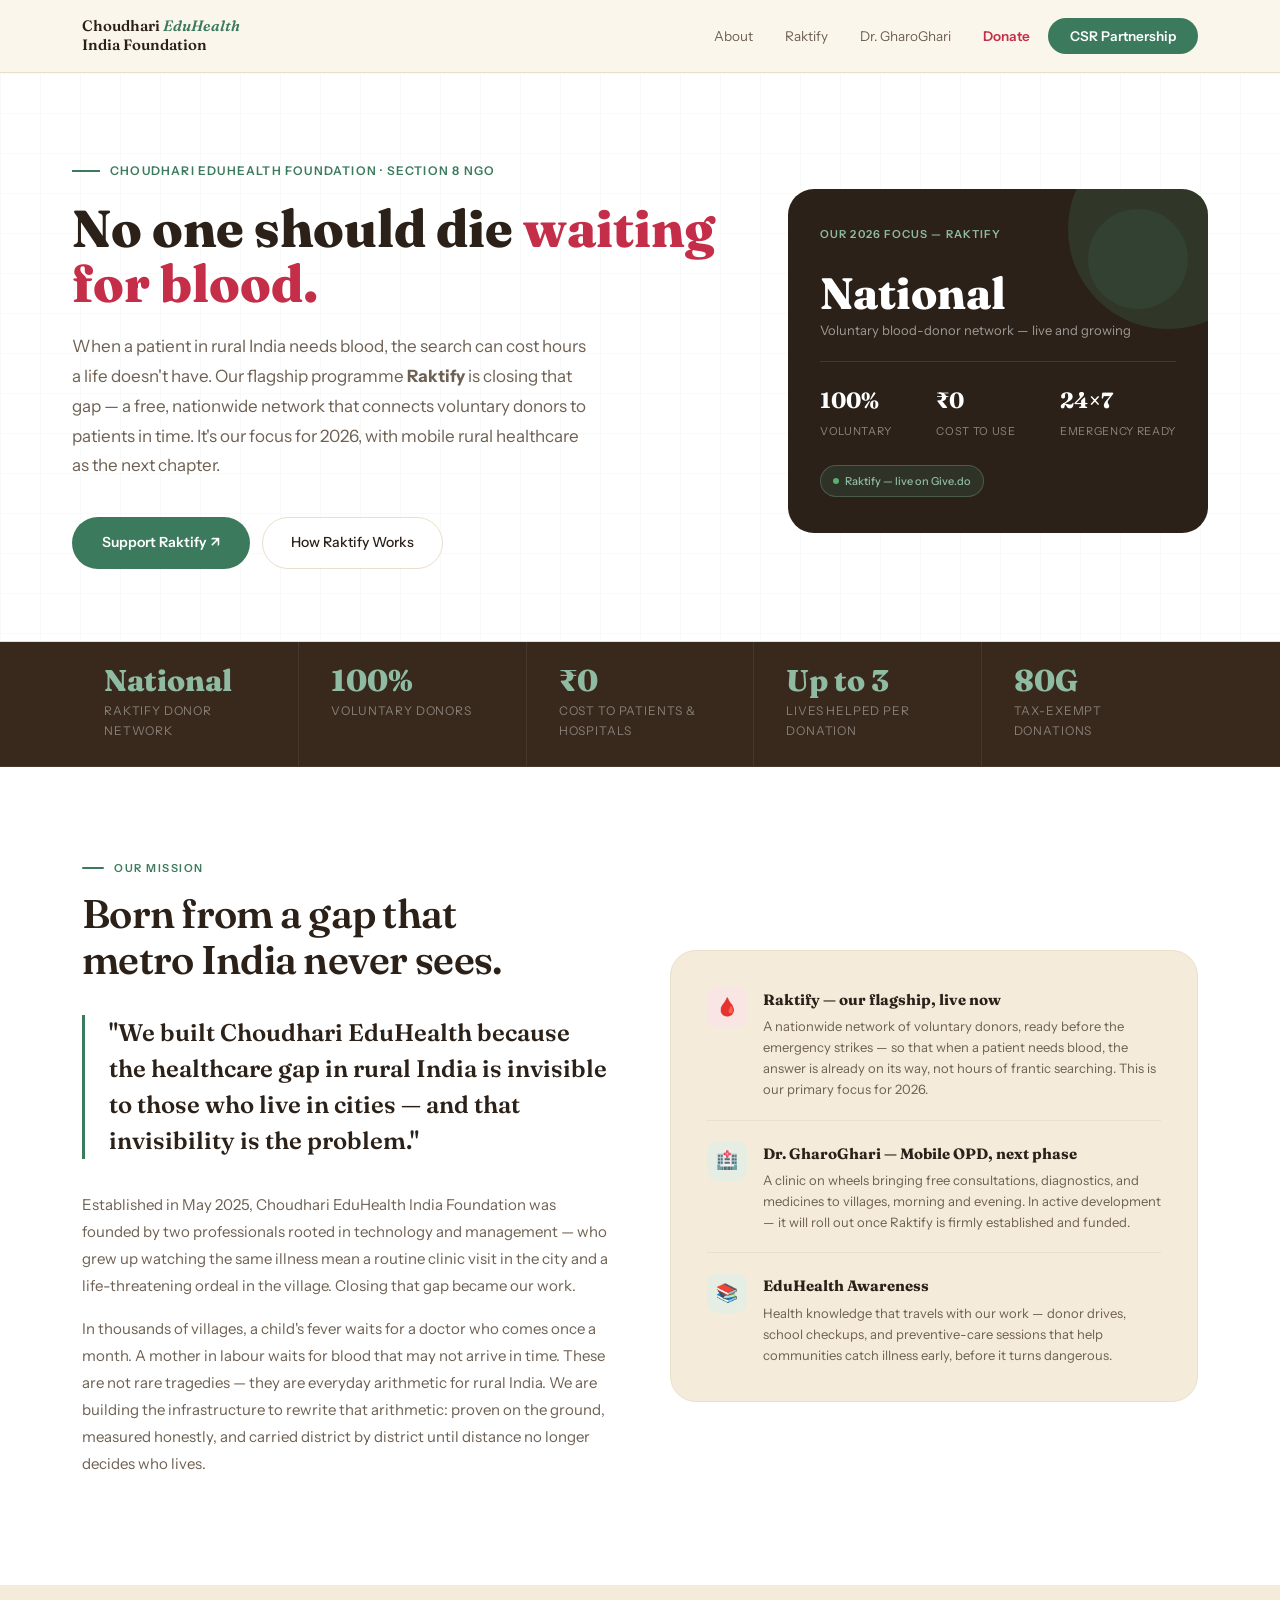
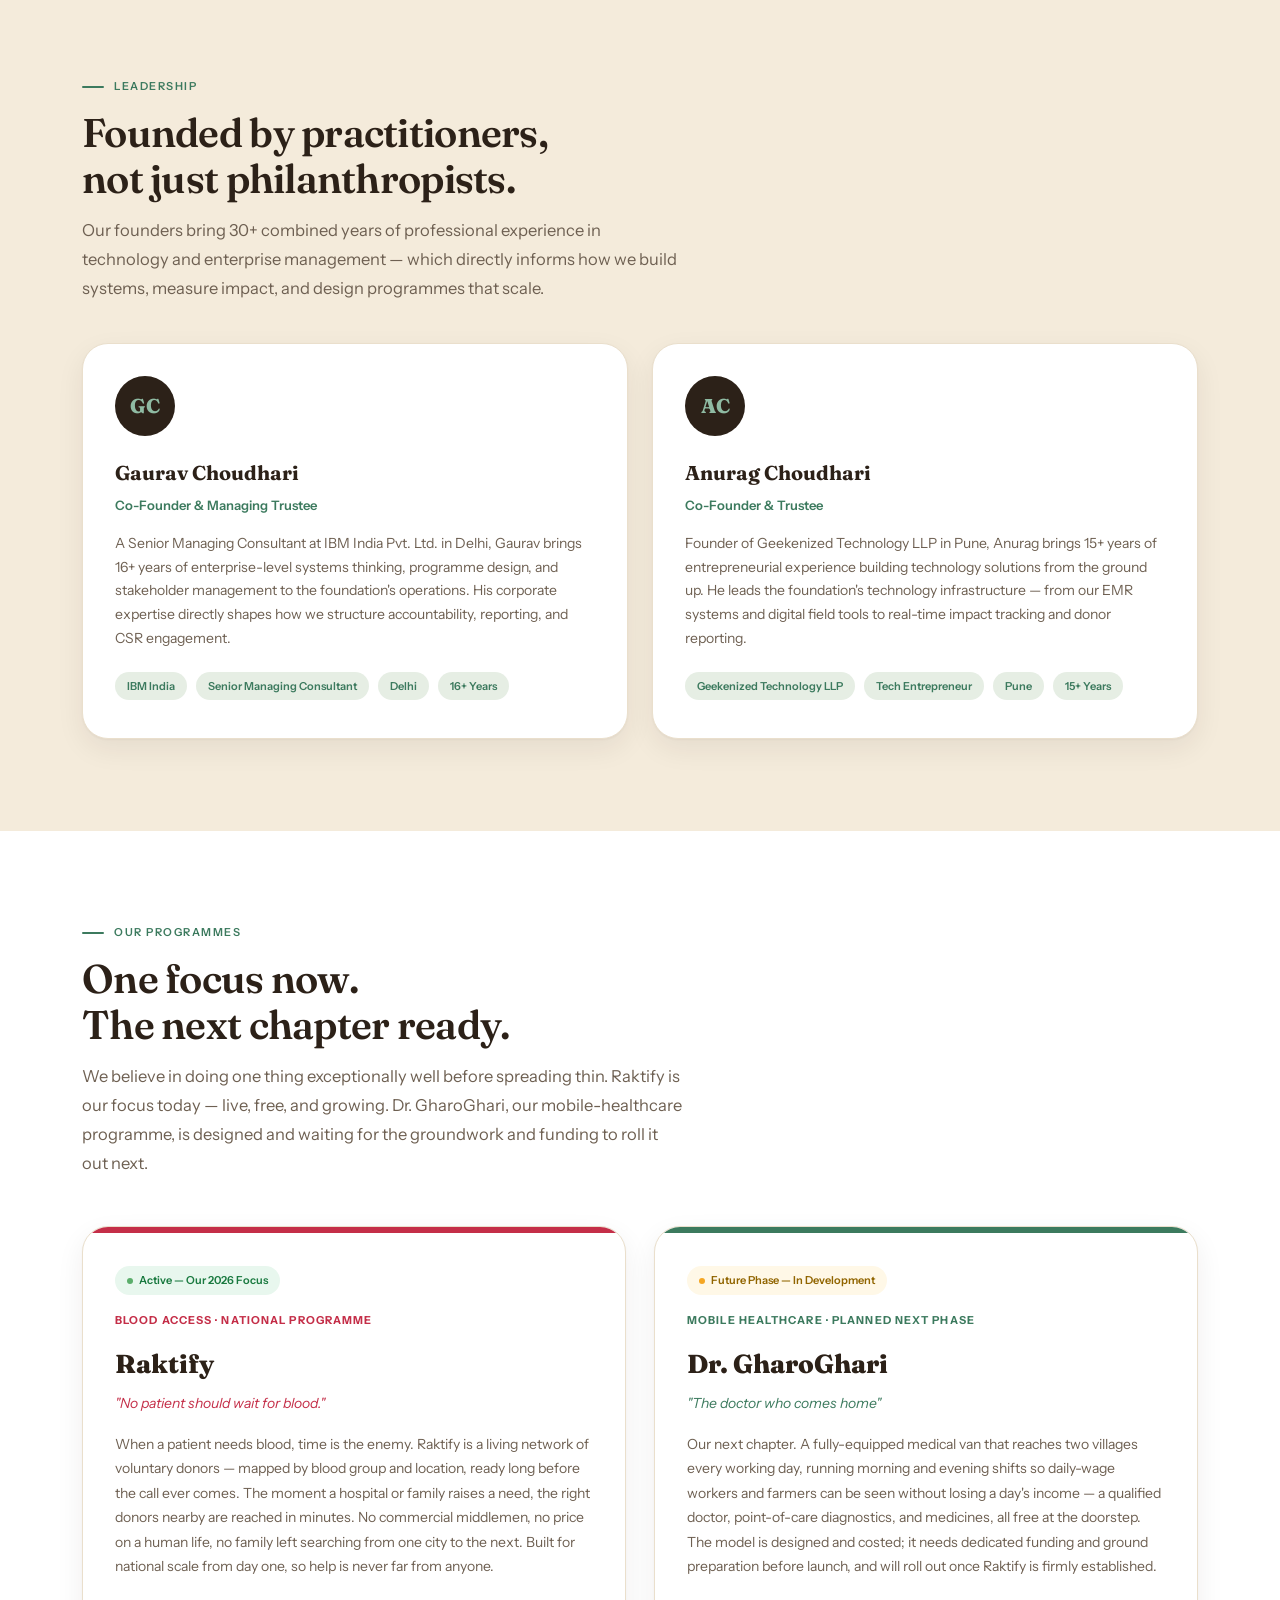
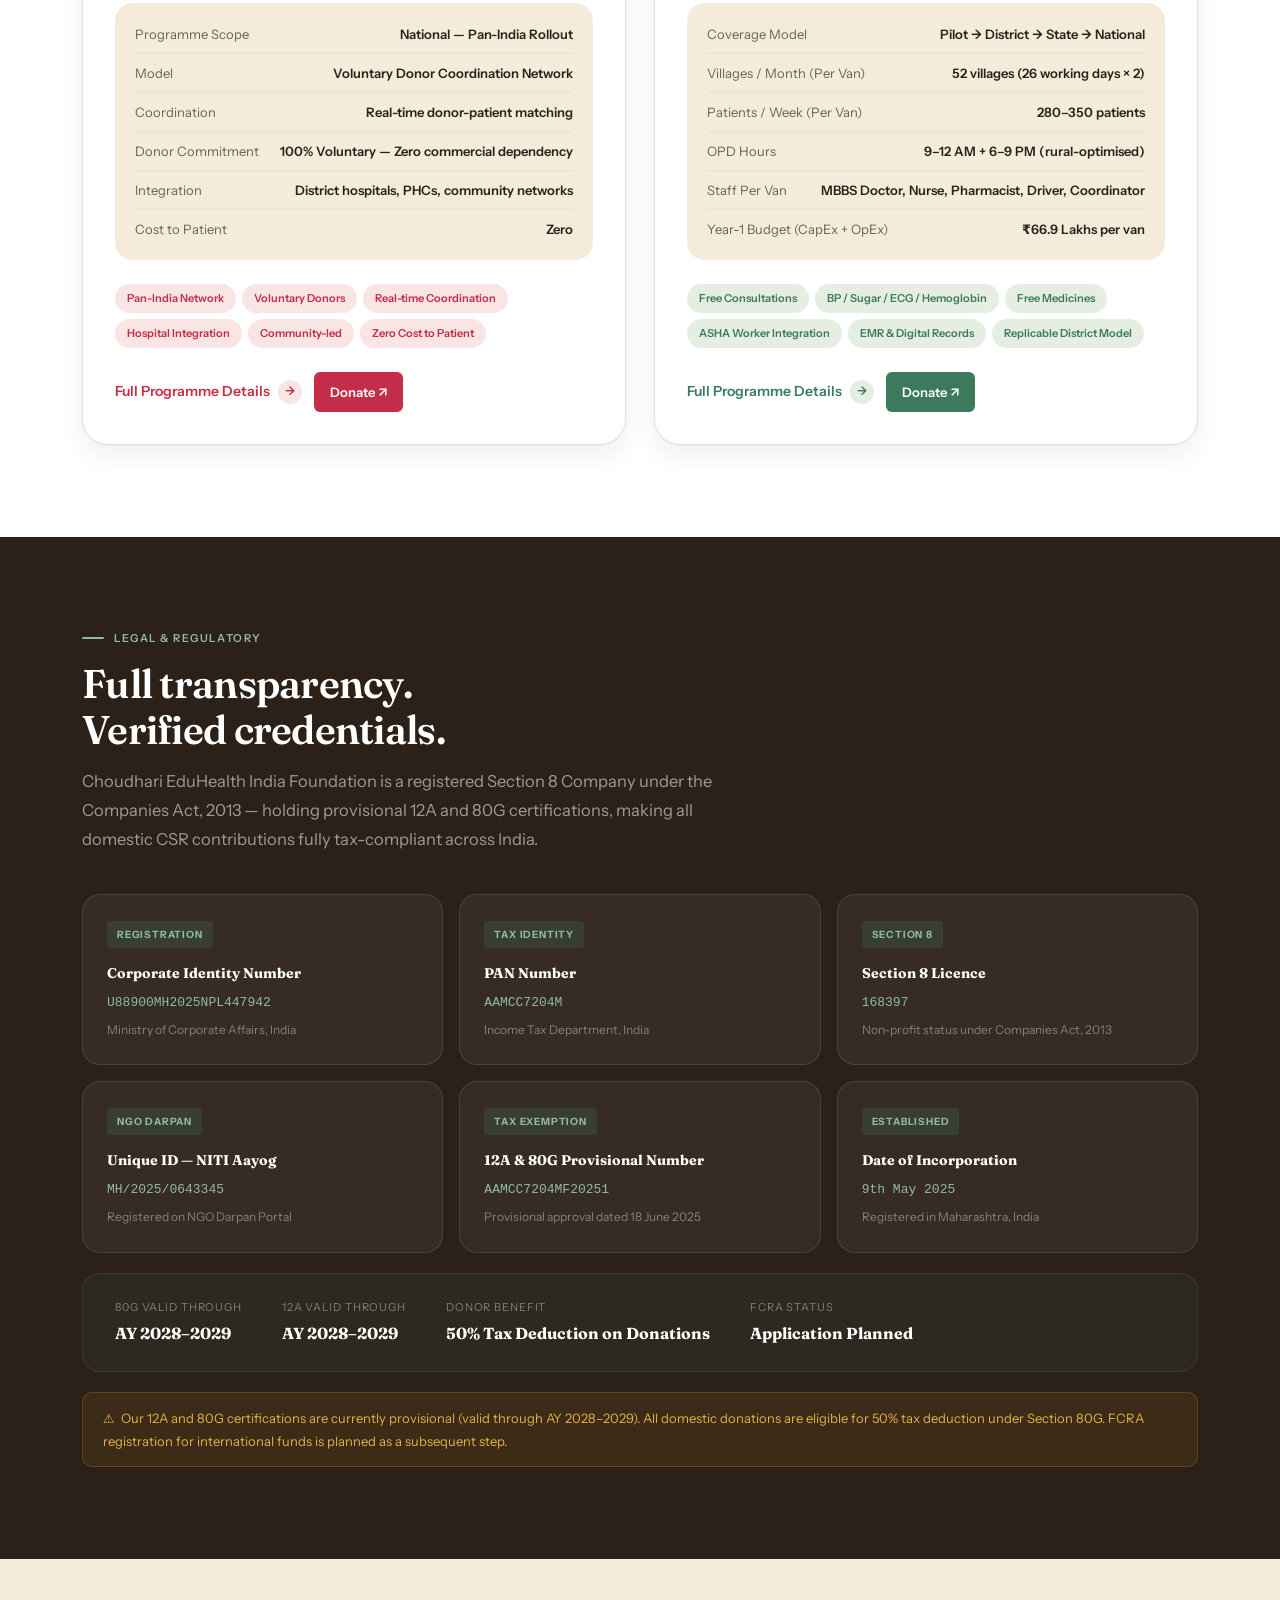
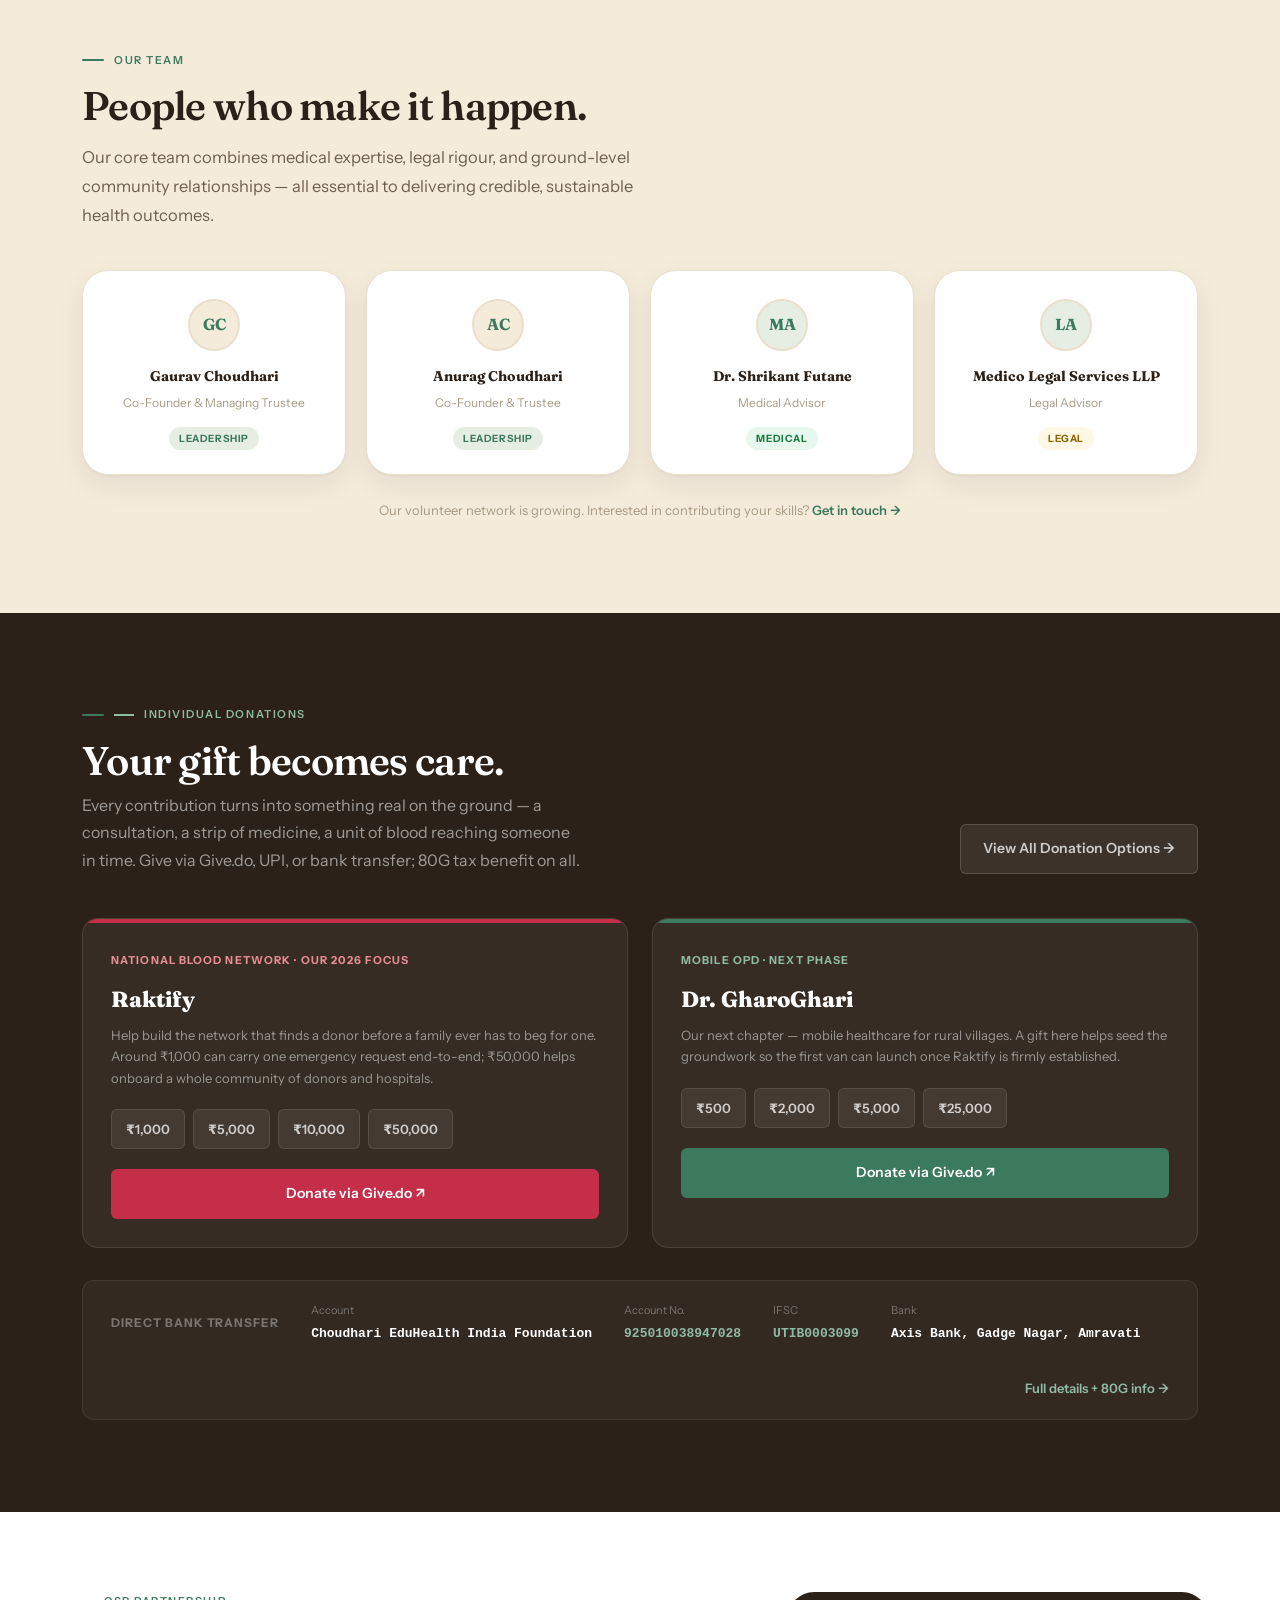
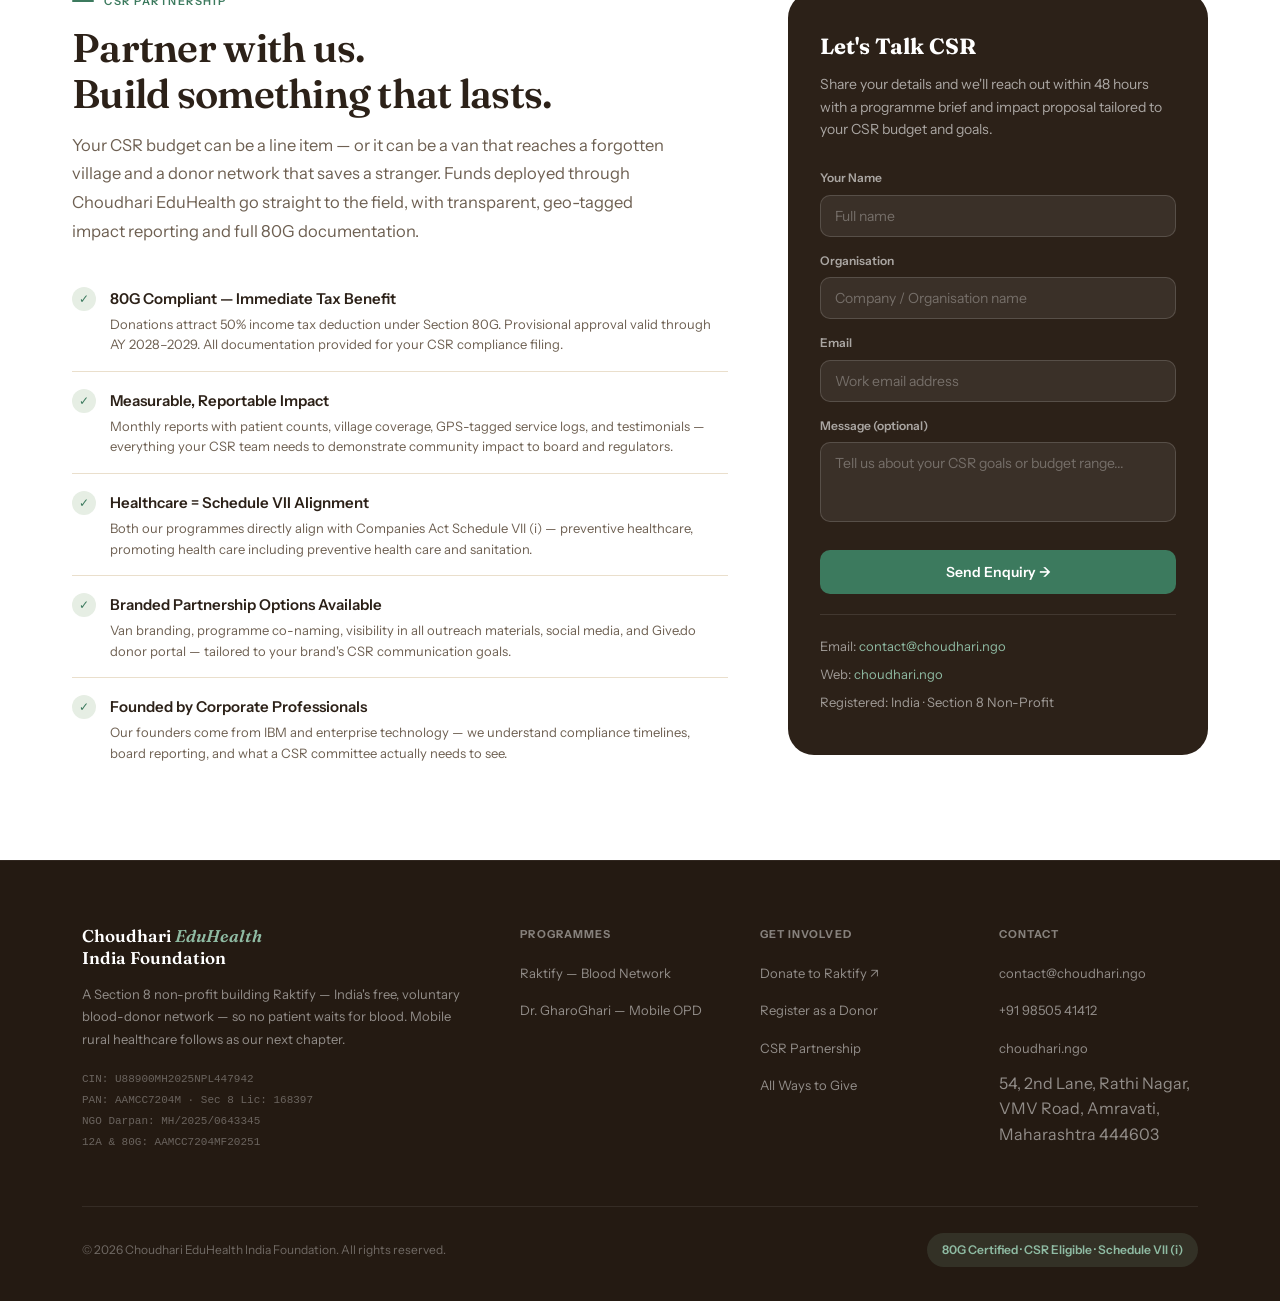
==== commit ef8a0f98: "Add files via upload" ====
--- a/index.html
+++ b/index.html
@@ -7,17 +7,17 @@
 <meta name="description" content="A Section 8 NGO delivering mobile healthcare and voluntary blood access programmes across rural India. CSR-eligible under 80G. Partner with us.">
 <link rel="preconnect" href="https://fonts.googleapis.com">
 <link rel="preconnect" href="https://fonts.gstatic.com" crossorigin>
-<link href="https://fonts.googleapis.com/css2?family=Syne:wght@400;600;700;800&family=Instrument+Sans:wght@400;500;600&display=swap" rel="stylesheet">
+<link href="https://fonts.googleapis.com/css2?family=Fraunces:ital,opsz,wght@0,9..144,400;0,9..144,500;0,9..144,600;0,9..144,700;1,9..144,400;1,9..144,500;1,9..144,600&family=Instrument+Sans:wght@400;500;600&display=swap" rel="stylesheet">
 
 <style>
   *, *::before, *::after { box-sizing: border-box; margin: 0; padding: 0; }
 
   :root {
-    --navy: #0B1929;
-    --navy-mid: #162840;
-    --blue: #0055CC;
-    --blue-light: #EEF3FB;
-    --blue-mid: #4D9EFF;
+    --navy: #2C2118;
+    --navy-mid: #38291C;
+    --blue: #3C7A5E;
+    --blue-light: #E6EEE4;
+    --blue-mid: #8FBBA3;
     --red: #CC2200;
     --red-light: #FEF0EE;
     --gray-50: #F4F6F9;
@@ -25,14 +25,14 @@
     --gray-400: #8A9BB0;
     --gray-600: #4A5B6E;
     --white: #FFFFFF;
-    --text-primary: #0B1929;
+    --text-primary: #2C2118;
     --text-secondary: #4A5B6E;
-    --font-display: 'Syne', sans-serif;
+    --font-display: 'Fraunces', Georgia, serif;
     --font-body: 'Instrument Sans', sans-serif;
     --radius-sm: 6px;
     --radius-md: 10px;
     --radius-lg: 16px;
-    --shadow-card: 0 1px 3px rgba(11,25,41,0.08), 0 4px 16px rgba(11,25,41,0.06);
+    --shadow-card: 0 1px 3px rgba(44,33,24,0.08), 0 4px 16px rgba(44,33,24,0.06);
     --transition: 0.2s ease;
   }
 
@@ -101,7 +101,7 @@
     transition: var(--transition);
     flex-shrink: 0;
   }
-  .nav-cta:hover { background: #0044aa; }
+  .nav-cta:hover { background: #2E6049; }
   .nav-hamburger { display: none; cursor: pointer; flex-direction: column; gap: 5px; }
   .nav-hamburger span { width: 22px; height: 2px; background: var(--navy); border-radius: 2px; }
 
@@ -178,7 +178,7 @@
     transition: var(--transition);
     display: inline-block;
   }
-  .btn-primary:hover { background: #0044aa; }
+  .btn-primary:hover { background: #2E6049; }
   .btn-outline {
     background: white;
     border: 1.5px solid var(--gray-100);
@@ -203,14 +203,14 @@
     position: absolute;
     width: 200px; height: 200px;
     border-radius: 50%;
-    background: rgba(0,85,204,0.25);
+    background: rgba(60,122,94,0.25);
     top: -60px; right: -60px;
   }
   .hero-card-circle2 {
     position: absolute;
     width: 100px; height: 100px;
     border-radius: 50%;
-    background: rgba(0,85,204,0.15);
+    background: rgba(60,122,94,0.15);
     top: 20px; right: 20px;
   }
   .hero-card-label {
@@ -263,8 +263,8 @@
     display: inline-flex;
     align-items: center;
     gap: 6px;
-    background: rgba(0,85,204,0.2);
-    border: 1px solid rgba(77,158,255,0.3);
+    background: rgba(60,122,94,0.2);
+    border: 1px solid rgba(143,187,163,0.3);
     color: var(--blue-mid);
     font-size: 11px;
     font-weight: 500;
@@ -277,7 +277,7 @@
     content: '';
     width: 6px; height: 6px;
     border-radius: 50%;
-    background: #22cc88;
+    background: #5BAE6B;
     animation: pulse 2s infinite;
   }
   @keyframes pulse { 0%,100%{opacity:1} 50%{opacity:0.4} }
@@ -480,7 +480,7 @@
     box-shadow: var(--shadow-card);
     transition: var(--transition);
   }
-  .prog-card:hover { box-shadow: 0 4px 24px rgba(11,25,41,0.12); transform: translateY(-2px); }
+  .prog-card:hover { box-shadow: 0 4px 24px rgba(44,33,24,0.12); transform: translateY(-2px); }
   .prog-card-top {
     height: 6px;
     background: var(--blue);
@@ -576,7 +576,7 @@
   .prog-status.active { background: #E8F7EE; color: #1A7A40; }
   .prog-status::before { content:''; width:6px;height:6px; border-radius:50%; }
   .prog-status.upcoming::before { background: #F5A623; }
-  .prog-status.active::before { background: #22cc66; animation: pulse 2s infinite; }
+  .prog-status.active::before { background: #5BAE6B; animation: pulse 2s infinite; }
 
   /* ─── CREDENTIALS ─── */
   .credentials { background: var(--navy); }
@@ -600,7 +600,7 @@
     display: inline-flex;
     align-items: center;
     gap: 6px;
-    background: rgba(0,85,204,0.25);
+    background: rgba(60,122,94,0.25);
     color: var(--blue-mid);
     font-size: 10px;
     font-weight: 700;
@@ -627,8 +627,8 @@
   .cred-note { font-size: 12px; color: rgba(255,255,255,0.4); }
   .cred-full {
     grid-column: 1 / -1;
-    background: rgba(0,85,204,0.1);
-    border: 1px solid rgba(0,85,204,0.25);
+    background: rgba(60,122,94,0.1);
+    border: 1px solid rgba(60,122,94,0.25);
     border-radius: var(--radius-md);
     padding: 24px 32px;
     display: flex;
@@ -785,7 +785,7 @@
     margin-top: 6px;
     transition: var(--transition);
   }
-  .csr-submit:hover { background: #0044aa; }
+  .csr-submit:hover { background: #2E6049; }
   .csr-contact-details { margin-top: 20px; padding-top: 20px; border-top: 1px solid rgba(255,255,255,0.1); }
   .csr-contact-line { font-size: 13px; color: rgba(255,255,255,0.55); margin-bottom: 6px; }
   .csr-contact-line a { color: var(--blue-mid); text-decoration: none; }
@@ -838,8 +838,8 @@
   .footer-copy a { color: rgba(255,255,255,0.4); text-decoration: none; }
   .footer-80g {
     font-size: 12px;
-    color: rgba(77,158,255,0.7);
-    background: rgba(0,85,204,0.15);
+    color: rgba(143,187,163,0.7);
+    background: rgba(60,122,94,0.15);
     padding: 6px 14px;
     border-radius: 100px;
     font-weight: 600;
@@ -885,8 +885,8 @@
     <a class="nav-logo" href="index.html">Choudhari <span>EduHealth</span><br>India Foundation</a>
     <ul class="nav-links">
       <li><a href="#about">About</a></li>
+      <li><a href="raktify.html">Raktify</a></li>
       <li><a href="dr-gharoghari.html">Dr. GharoGhari</a></li>
-      <li><a href="bloodconnect.html">BloodConnect</a></li>
       <li><a href="donate.html" style="color:var(--red); font-weight:600;">Donate</a></li>
       <li><a href="csr-partnership.html" class="nav-cta">CSR Partnership</a></li>
     </ul>
@@ -898,38 +898,38 @@
   <div class="hero-grid-bg"></div>
   <div class="hero-inner">
     <div>
-      <div class="hero-eyebrow">Section 8 NGO — India</div>
-      <h1>Healthcare that reaches <span>where roads end.</span></h1>
-      <p class="hero-sub">We design and operate mobile health infrastructure and national voluntary blood networks for India's most underserved rural populations — bringing qualified doctors, diagnostics, and medicines directly to the doorstep.</p>
+      <div class="hero-eyebrow">Choudhari EduHealth Foundation · Section 8 NGO</div>
+      <h1>No one should die <span style="color:var(--red);">waiting for blood.</span></h1>
+      <p class="hero-sub">When a patient in rural India needs blood, the search can cost hours a life doesn't have. Our flagship programme <strong>Raktify</strong> is closing that gap — a free, nationwide network that connects voluntary donors to patients in time. It's our focus for 2026, with mobile rural healthcare as the next chapter.</p>
       <div class="hero-btns">
-        <a href="csr-partnership.html" class="btn-primary">Explore CSR Partnership →</a>
-        <a href="#programmes" class="btn-outline">Our Programmes</a>
+        <a href="https://r.give.do/JapPvIUZ" target="_blank" rel="noopener" class="btn-primary">Support Raktify ↗</a>
+        <a href="raktify.html" class="btn-outline">How Raktify Works</a>
       </div>
     </div>
     <div class="hero-card">
       <div class="hero-card-circle1"></div>
       <div class="hero-card-circle2"></div>
-      <div class="hero-card-label">Programme Reach — Phase 1 Pilot</div>
+      <div class="hero-card-label">Our 2026 Focus — Raktify</div>
       <div class="hero-card-stat">
-        <div class="hero-card-stat-n">52+</div>
-        <div class="hero-card-stat-l">Villages served per month (Phase 1)</div>
+        <div class="hero-card-stat-n">National</div>
+        <div class="hero-card-stat-l">Voluntary blood-donor network — live and growing</div>
       </div>
       <div class="hero-card-divider"></div>
       <div class="hero-card-row">
         <div>
-          <div class="hero-card-mini-n">350</div>
-          <div class="hero-card-mini-l">Patients / week</div>
+          <div class="hero-card-mini-n">100%</div>
+          <div class="hero-card-mini-l">Voluntary</div>
         </div>
         <div>
-          <div class="hero-card-mini-n">National</div>
-          <div class="hero-card-mini-l">BloodConnect</div>
+          <div class="hero-card-mini-n">₹0</div>
+          <div class="hero-card-mini-l">Cost to use</div>
         </div>
         <div>
-          <div class="hero-card-mini-n">∞</div>
-          <div class="hero-card-mini-l">Scalable model</div>
-        </div>
-      </div>
-      <div class="hero-badge">Phase 1 Pilot Launching 2026</div>
+          <div class="hero-card-mini-n">24×7</div>
+          <div class="hero-card-mini-l">Emergency ready</div>
+        </div>
+      </div>
+      <div class="hero-badge">Raktify — live on Give.do</div>
     </div>
   </div>
 </section>
@@ -938,20 +938,20 @@
 <div class="stats-bar">
   <div class="stats-bar-inner">
     <div class="stat-item">
-      <div class="stat-n">52+</div>
-      <div class="stat-l">Villages / month (Phase 1)</div>
+      <div class="stat-n">National</div>
+      <div class="stat-l">Raktify donor network</div>
     </div>
     <div class="stat-item">
-      <div class="stat-n">350</div>
-      <div class="stat-l">Patients / week</div>
+      <div class="stat-n">100%</div>
+      <div class="stat-l">Voluntary donors</div>
     </div>
     <div class="stat-item">
-      <div class="stat-n">2</div>
-      <div class="stat-l">Flagship programmes</div>
+      <div class="stat-n">₹0</div>
+      <div class="stat-l">Cost to patients &amp; hospitals</div>
     </div>
     <div class="stat-item">
-      <div class="stat-n">National</div>
-      <div class="stat-l">BloodConnect Scope</div>
+      <div class="stat-n">Up to 3</div>
+      <div class="stat-l">Lives helped per donation</div>
     </div>
     <div class="stat-item">
       <div class="stat-n">80G</div>
@@ -968,29 +968,29 @@
         <div class="section-label">Our Mission</div>
         <h2 class="section-h">Born from a gap that<br>metro India never sees.</h2>
         <div class="mission-quote">"We built Choudhari EduHealth because the healthcare gap in rural India is invisible to those who live in cities — and that invisibility is the problem."</div>
-        <p class="mission-text">Established in May 2025, Choudhari EduHealth India Foundation was founded by two professionals rooted in technology and management who grew up witnessing the stark difference in healthcare access between urban and rural India.</p>
-        <p class="mission-text">Hundreds of millions of Indians live in villages where a qualified doctor visits once a month — if at all. Emergency blood needs go unmet because voluntary donor networks don't exist at scale. We are building the infrastructure to change that: starting on the ground, with measurable outcomes, and expanding across the country.</p>
+        <p class="mission-text">Established in May 2025, Choudhari EduHealth India Foundation was founded by two professionals rooted in technology and management — who grew up watching the same illness mean a routine clinic visit in the city and a life-threatening ordeal in the village. Closing that gap became our work.</p>
+        <p class="mission-text">In thousands of villages, a child's fever waits for a doctor who comes once a month. A mother in labour waits for blood that may not arrive in time. These are not rare tragedies — they are everyday arithmetic for rural India. We are building the infrastructure to rewrite that arithmetic: proven on the ground, measured honestly, and carried district by district until distance no longer decides who lives.</p>
       </div>
       <div class="mission-visual">
+        <div class="mission-visual-item">
+          <div class="mission-icon red">🩸</div>
+          <div>
+            <div class="mission-item-title">Raktify — our flagship, live now</div>
+            <div class="mission-item-desc">A nationwide network of voluntary donors, ready before the emergency strikes — so that when a patient needs blood, the answer is already on its way, not hours of frantic searching. This is our primary focus for 2026.</div>
+          </div>
+        </div>
         <div class="mission-visual-item">
           <div class="mission-icon">🏥</div>
           <div>
-            <div class="mission-item-title">Dr. GharoGhari — Mobile OPD</div>
-            <div class="mission-item-desc">A dual-shift mobile clinic van delivering free consultations, diagnostics and medicines to underserved villages — starting its pilot in rural India and scaling district by district.</div>
-          </div>
-        </div>
-        <div class="mission-visual-item">
-          <div class="mission-icon red">🩸</div>
-          <div>
-            <div class="mission-item-title">BloodConnect — National Donor Network</div>
-            <div class="mission-item-desc">A nationwide voluntary blood donor coordination network connecting willing donors to patients in critical need — eliminating dangerous delays caused by the absence of organised blood access in rural areas.</div>
+            <div class="mission-item-title">Dr. GharoGhari — Mobile OPD, next phase</div>
+            <div class="mission-item-desc">A clinic on wheels bringing free consultations, diagnostics, and medicines to villages, morning and evening. In active development — it will roll out once Raktify is firmly established and funded.</div>
           </div>
         </div>
         <div class="mission-visual-item">
           <div class="mission-icon">📚</div>
           <div>
             <div class="mission-item-title">EduHealth Awareness</div>
-            <div class="mission-item-desc">Community health literacy campaigns, school health checkups, and preventive care sessions delivered alongside our mobile OPD operations.</div>
+            <div class="mission-item-desc">Health knowledge that travels with our work — donor drives, school checkups, and preventive-care sessions that help communities catch illness early, before it turns dangerous.</div>
           </div>
         </div>
       </div>
@@ -1037,19 +1037,72 @@
 <section class="section programmes" id="programmes">
   <div class="section-inner">
     <div class="section-label">Our Programmes</div>
-    <h2 class="section-h">Two initiatives. One mission.</h2>
-    <p class="section-sub">Each programme is designed with field-tested operational models, measurable KPIs, and full financial transparency — structured for CSR compliance and impact reporting.</p>
+    <h2 class="section-h">One focus now.<br>The next chapter ready.</h2>
+    <p class="section-sub">We believe in doing one thing exceptionally well before spreading thin. Raktify is our focus today — live, free, and growing. Dr. GharoGhari, our mobile-healthcare programme, is designed and waiting for the groundwork and funding to roll it out next.</p>
     <div class="programmes-grid">
+
+      <!-- Raktify -->
+      <div class="prog-card">
+        <div class="prog-card-top red"></div>
+        <div class="prog-card-body">
+          <div class="prog-status active">Active — Our 2026 Focus</div>
+          <div class="prog-type red">Blood Access · National Programme</div>
+          <div class="prog-title">Raktify</div>
+          <div class="prog-tagline red">"No patient should wait for blood."</div>
+          <div class="prog-desc">When a patient needs blood, time is the enemy. Raktify is a living network of voluntary donors — mapped by blood group and location, ready long before the call ever comes. The moment a hospital or family raises a need, the right donors nearby are reached in minutes. No commercial middlemen, no price on a human life, no family left searching from one city to the next. Built for national scale from day one, so help is never far from anyone.</div>
+
+          <div class="prog-details">
+            <div class="prog-detail-row">
+              <span class="prog-detail-key">Programme Scope</span>
+              <span class="prog-detail-val">National — Pan-India Rollout</span>
+            </div>
+            <div class="prog-detail-row">
+              <span class="prog-detail-key">Model</span>
+              <span class="prog-detail-val">Voluntary Donor Coordination Network</span>
+            </div>
+            <div class="prog-detail-row">
+              <span class="prog-detail-key">Coordination</span>
+              <span class="prog-detail-val">Real-time donor-patient matching</span>
+            </div>
+            <div class="prog-detail-row">
+              <span class="prog-detail-key">Donor Commitment</span>
+              <span class="prog-detail-val">100% Voluntary — Zero commercial dependency</span>
+            </div>
+            <div class="prog-detail-row">
+              <span class="prog-detail-key">Integration</span>
+              <span class="prog-detail-val">District hospitals, PHCs, community networks</span>
+            </div>
+            <div class="prog-detail-row">
+              <span class="prog-detail-key">Cost to Patient</span>
+              <span class="prog-detail-val">Zero</span>
+            </div>
+          </div>
+
+          <div class="prog-pills">
+            <div class="prog-pill red">Pan-India Network</div>
+            <div class="prog-pill red">Voluntary Donors</div>
+            <div class="prog-pill red">Real-time Coordination</div>
+            <div class="prog-pill red">Hospital Integration</div>
+            <div class="prog-pill red">Community-led</div>
+            <div class="prog-pill red">Zero Cost to Patient</div>
+          </div>
+
+          <div style="display:flex; gap:12px; align-items:center; flex-wrap:wrap; margin-top:4px;">
+          <a href="raktify.html" class="prog-link red">Full Programme Details <div class="prog-link-arrow red">→</div></a>
+          <a href="https://r.give.do/JapPvIUZ" target="_blank" rel="noopener" style="display:inline-flex; align-items:center; gap:6px; background:var(--red); color:white; font-size:13px; font-weight:600; padding:9px 16px; border-radius:6px; text-decoration:none;">Donate ↗</a>
+        </div>
+        </div>
+      </div>
 
       <!-- Dr. GharoGhari -->
       <div class="prog-card">
         <div class="prog-card-top"></div>
         <div class="prog-card-body">
-          <div class="prog-status upcoming">Launching — Phase 1 Pilot</div>
-          <div class="prog-type">Mobile Healthcare · Rural India (Expanding)</div>
+          <div class="prog-status upcoming">Future Phase — In Development</div>
+          <div class="prog-type">Mobile Healthcare · Planned Next Phase</div>
           <div class="prog-title">Dr. GharoGhari</div>
           <div class="prog-tagline">"The doctor who comes home"</div>
-          <div class="prog-desc">A fully-equipped mobile OPD van operating dual shifts — morning and evening — to match the real availability patterns of rural daily-wage workers and farming communities. Every working day, the van covers two villages, delivering free consultations, point-of-care diagnostics, and dispensed medicines to populations far from district hospitals. The model is built to replicate: one pilot van establishes the operational playbook, and each additional van extends coverage to a new district.</div>
+          <div class="prog-desc">Our next chapter. A fully-equipped medical van that reaches two villages every working day, running morning and evening shifts so daily-wage workers and farmers can be seen without losing a day's income — a qualified doctor, point-of-care diagnostics, and medicines, all free at the doorstep. The model is designed and costed; it needs dedicated funding and ground preparation before launch, and will roll out once Raktify is firmly established.</div>
 
           <div class="prog-details">
             <div class="prog-detail-row">
@@ -1094,59 +1147,6 @@
         </div>
       </div>
 
-      <!-- BloodConnect -->
-      <div class="prog-card">
-        <div class="prog-card-top red"></div>
-        <div class="prog-card-body">
-          <div class="prog-status active">Active Programme</div>
-          <div class="prog-type red">Blood Access · National Programme</div>
-          <div class="prog-title">BloodConnect</div>
-          <div class="prog-tagline red">"No patient should wait for blood."</div>
-          <div class="prog-desc">A technology-enabled voluntary donor coordination network designed to eliminate emergency blood shortages across India. BloodConnect connects willing voluntary donors to patients in critical need — building a live, community-powered blood access layer that reduces dangerous dependency on commercial blood banks and cuts life-threatening delays in areas where organised blood storage infrastructure is absent or unreliable. The programme is designed for national scale from day one, with simultaneous rollout across multiple locations.</div>
-
-          <div class="prog-details">
-            <div class="prog-detail-row">
-              <span class="prog-detail-key">Programme Scope</span>
-              <span class="prog-detail-val">National — Pan-India Rollout</span>
-            </div>
-            <div class="prog-detail-row">
-              <span class="prog-detail-key">Model</span>
-              <span class="prog-detail-val">Voluntary Donor Coordination Network</span>
-            </div>
-            <div class="prog-detail-row">
-              <span class="prog-detail-key">Coordination</span>
-              <span class="prog-detail-val">Real-time donor-patient matching</span>
-            </div>
-            <div class="prog-detail-row">
-              <span class="prog-detail-key">Donor Commitment</span>
-              <span class="prog-detail-val">100% Voluntary — Zero commercial dependency</span>
-            </div>
-            <div class="prog-detail-row">
-              <span class="prog-detail-key">Integration</span>
-              <span class="prog-detail-val">District hospitals, PHCs, community networks</span>
-            </div>
-            <div class="prog-detail-row">
-              <span class="prog-detail-key">Cost to Patient</span>
-              <span class="prog-detail-val">Zero</span>
-            </div>
-          </div>
-
-          <div class="prog-pills">
-            <div class="prog-pill red">Pan-India Network</div>
-            <div class="prog-pill red">Voluntary Donors</div>
-            <div class="prog-pill red">Real-time Coordination</div>
-            <div class="prog-pill red">Hospital Integration</div>
-            <div class="prog-pill red">Community-led</div>
-            <div class="prog-pill red">Zero Cost to Patient</div>
-          </div>
-
-          <div style="display:flex; gap:12px; align-items:center; flex-wrap:wrap; margin-top:4px;">
-          <a href="bloodconnect.html" class="prog-link red">Full Programme Details <div class="prog-link-arrow red">→</div></a>
-          <a href="donate.html#direct-transfer" style="display:inline-flex; align-items:center; gap:6px; background:var(--red); color:white; font-size:13px; font-weight:600; padding:9px 16px; border-radius:6px; text-decoration:none;">Donate →</a>
-        </div>
-        </div>
-      </div>
-
     </div>
   </div>
 </section>
@@ -1242,13 +1242,13 @@
         <span class="team-tag">Leadership</span>
       </div>
       <div class="team-card">
-        <div class="team-avatar" style="background: #EEF3FB; color: var(--blue);">MA</div>
+        <div class="team-avatar" style="background: #E6EEE4; color: var(--blue);">MA</div>
         <div class="team-name">Dr. Shrikant Futane</div>
         <div class="team-role">Medical Advisor</div>
         <span class="team-tag" style="background:#E8F7EE; color:#1A7A40;">Medical</span>
       </div>
       <div class="team-card">
-        <div class="team-avatar" style="background: #EEF3FB; color: var(--blue);">LA</div>
+        <div class="team-avatar" style="background: #E6EEE4; color: var(--blue);">LA</div>
         <div class="team-name">Medico Legal Services LLP</div>
         <div class="team-role">Legal Advisor</div>
         <span class="team-tag" style="background:#FFF8E7; color:#916500;">Legal</span>
@@ -1265,21 +1265,38 @@
     <div style="display:flex; justify-content:space-between; align-items:flex-end; flex-wrap:wrap; gap:20px; margin-bottom:44px;">
       <div>
         <div class="section-label" style="color:var(--blue-mid);"><span style="display:block;width:20px;height:2px;background:var(--blue-mid);"></span>Individual Donations</div>
-        <h2 class="section-h" style="color:white; margin-bottom:8px;">Support our work directly.</h2>
-        <p style="font-size:16px; color:rgba(255,255,255,0.55); max-width:500px; line-height:1.7;">Donate to either programme via Give.do, UPI, or bank transfer. 80G tax benefit on all contributions.</p>
+        <h2 class="section-h" style="color:white; margin-bottom:8px;">Your gift becomes care.</h2>
+        <p style="font-size:16px; color:rgba(255,255,255,0.55); max-width:500px; line-height:1.7;">Every contribution turns into something real on the ground — a consultation, a strip of medicine, a unit of blood reaching someone in time. Give via Give.do, UPI, or bank transfer; 80G tax benefit on all.</p>
       </div>
       <a href="donate.html" style="display:inline-flex; align-items:center; gap:8px; background:rgba(255,255,255,0.08); border:1px solid rgba(255,255,255,0.15); color:rgba(255,255,255,0.75); font-size:14px; font-weight:600; padding:12px 22px; border-radius:6px; text-decoration:none; white-space:nowrap; transition:0.2s ease;">View All Donation Options →</a>
     </div>
 
     <div style="display:grid; grid-template-columns:1fr 1fr; gap:24px; margin-bottom:32px;">
+
+      <!-- Raktify donate card -->
+      <div style="background:rgba(255,255,255,0.05); border:1px solid rgba(255,255,255,0.1); border-radius:16px; overflow:hidden;">
+        <div style="height:4px; background:var(--red);"></div>
+        <div style="padding:28px;">
+          <div style="font-size:11px; font-weight:700; letter-spacing:0.1em; text-transform:uppercase; color:#E78C97; margin-bottom:12px;">National Blood Network · Our 2026 Focus</div>
+          <div style="font-family:var(--font-display); font-size:22px; font-weight:800; color:white; margin-bottom:6px;">Raktify</div>
+          <div style="font-size:13px; color:rgba(255,255,255,0.5); line-height:1.65; margin-bottom:20px;">Help build the network that finds a donor before a family ever has to beg for one. Around ₹1,000 can carry one emergency request end-to-end; ₹50,000 helps onboard a whole community of donors and hospitals.</div>
+          <div style="display:flex; gap:8px; flex-wrap:wrap; margin-bottom:20px;">
+            <span style="background:rgba(255,255,255,0.07); border:1px solid rgba(255,255,255,0.1); color:rgba(255,255,255,0.75); font-size:13px; font-weight:600; padding:8px 14px; border-radius:6px;">₹1,000</span>
+            <span style="background:rgba(255,255,255,0.07); border:1px solid rgba(255,255,255,0.1); color:rgba(255,255,255,0.75); font-size:13px; font-weight:600; padding:8px 14px; border-radius:6px;">₹5,000</span>
+            <span style="background:rgba(255,255,255,0.07); border:1px solid rgba(255,255,255,0.1); color:rgba(255,255,255,0.75); font-size:13px; font-weight:600; padding:8px 14px; border-radius:6px;">₹10,000</span>
+            <span style="background:rgba(255,255,255,0.07); border:1px solid rgba(255,255,255,0.1); color:rgba(255,255,255,0.75); font-size:13px; font-weight:600; padding:8px 14px; border-radius:6px;">₹50,000</span>
+          </div>
+          <a href="https://r.give.do/JapPvIUZ" target="_blank" rel="noopener" style="display:flex; align-items:center; justify-content:center; gap:8px; background:var(--red); color:white; padding:13px; border-radius:6px; font-size:14px; font-weight:600; text-decoration:none;">Donate via Give.do ↗</a>
+        </div>
+      </div>
 
       <!-- Dr. GharoGhari donate card -->
       <div style="background:rgba(255,255,255,0.05); border:1px solid rgba(255,255,255,0.1); border-radius:16px; overflow:hidden;">
         <div style="height:4px; background:var(--blue);"></div>
         <div style="padding:28px;">
-          <div style="font-size:11px; font-weight:700; letter-spacing:0.1em; text-transform:uppercase; color:var(--blue-mid); margin-bottom:12px;">Mobile OPD · Give.do Live</div>
+          <div style="font-size:11px; font-weight:700; letter-spacing:0.1em; text-transform:uppercase; color:var(--blue-mid); margin-bottom:12px;">Mobile OPD · Next Phase</div>
           <div style="font-family:var(--font-display); font-size:22px; font-weight:800; color:white; margin-bottom:6px;">Dr. GharoGhari</div>
-          <div style="font-size:13px; color:rgba(255,255,255,0.5); line-height:1.65; margin-bottom:20px;">₹500 covers one full OPD consultation with medicines. ₹25,000 funds an entire day of operations — two villages, 50+ patients.</div>
+          <div style="font-size:13px; color:rgba(255,255,255,0.5); line-height:1.65; margin-bottom:20px;">Our next chapter — mobile healthcare for rural villages. A gift here helps seed the groundwork so the first van can launch once Raktify is firmly established.</div>
           <div style="display:flex; gap:8px; flex-wrap:wrap; margin-bottom:20px;">
             <span style="background:rgba(255,255,255,0.07); border:1px solid rgba(255,255,255,0.1); color:rgba(255,255,255,0.75); font-size:13px; font-weight:600; padding:8px 14px; border-radius:6px;">₹500</span>
             <span style="background:rgba(255,255,255,0.07); border:1px solid rgba(255,255,255,0.1); color:rgba(255,255,255,0.75); font-size:13px; font-weight:600; padding:8px 14px; border-radius:6px;">₹2,000</span>
@@ -1287,23 +1304,6 @@
             <span style="background:rgba(255,255,255,0.07); border:1px solid rgba(255,255,255,0.1); color:rgba(255,255,255,0.75); font-size:13px; font-weight:600; padding:8px 14px; border-radius:6px;">₹25,000</span>
           </div>
           <a href="https://give.do/fundraisers/68a5aa2ba27293517f5c2f7f" target="_blank" rel="noopener" style="display:flex; align-items:center; justify-content:center; gap:8px; background:var(--blue); color:white; padding:13px; border-radius:6px; font-size:14px; font-weight:600; text-decoration:none;">Donate via Give.do ↗</a>
-        </div>
-      </div>
-
-      <!-- BloodConnect donate card -->
-      <div style="background:rgba(255,255,255,0.05); border:1px solid rgba(255,255,255,0.1); border-radius:16px; overflow:hidden;">
-        <div style="height:4px; background:var(--red);"></div>
-        <div style="padding:28px;">
-          <div style="font-size:11px; font-weight:700; letter-spacing:0.1em; text-transform:uppercase; color:#F08080; margin-bottom:12px;">National Blood Network · Give.do Coming Soon</div>
-          <div style="font-family:var(--font-display); font-size:22px; font-weight:800; color:white; margin-bottom:6px;">BloodConnect</div>
-          <div style="font-size:13px; color:rgba(255,255,255,0.5); line-height:1.65; margin-bottom:20px;">Fund the technology platform and coordinator network that connects voluntary blood donors to patients in critical need — at zero cost to the patient, anywhere in India.</div>
-          <div style="display:flex; gap:8px; flex-wrap:wrap; margin-bottom:20px;">
-            <span style="background:rgba(255,255,255,0.07); border:1px solid rgba(255,255,255,0.1); color:rgba(255,255,255,0.75); font-size:13px; font-weight:600; padding:8px 14px; border-radius:6px;">₹1,000</span>
-            <span style="background:rgba(255,255,255,0.07); border:1px solid rgba(255,255,255,0.1); color:rgba(255,255,255,0.75); font-size:13px; font-weight:600; padding:8px 14px; border-radius:6px;">₹5,000</span>
-            <span style="background:rgba(255,255,255,0.07); border:1px solid rgba(255,255,255,0.1); color:rgba(255,255,255,0.75); font-size:13px; font-weight:600; padding:8px 14px; border-radius:6px;">₹10,000</span>
-            <span style="background:rgba(255,255,255,0.07); border:1px solid rgba(255,255,255,0.1); color:rgba(255,255,255,0.75); font-size:13px; font-weight:600; padding:8px 14px; border-radius:6px;">₹50,000</span>
-          </div>
-          <a href="donate.html#direct-transfer" style="display:flex; align-items:center; justify-content:center; gap:8px; background:var(--red); color:white; padding:13px; border-radius:6px; font-size:14px; font-weight:600; text-decoration:none;">Donate via Bank Transfer ↓</a>
         </div>
       </div>
 
@@ -1327,8 +1327,8 @@
   <div class="csr-inner">
     <div>
       <div class="section-label">CSR Partnership</div>
-      <h2 class="section-h">Partner with us.<br>Make it count on paper.</h2>
-      <p class="section-sub" style="margin-bottom: 0;">Your CSR funds, deployed through Choudhari EduHealth, go directly into field operations with full financial transparency, geo-tagged impact reporting, and 80G tax compliance documentation.</p>
+      <h2 class="section-h">Partner with us.<br>Build something that lasts.</h2>
+      <p class="section-sub" style="margin-bottom: 0;">Your CSR budget can be a line item — or it can be a van that reaches a forgotten village and a donor network that saves a stranger. Funds deployed through Choudhari EduHealth go straight to the field, with transparent, geo-tagged impact reporting and full 80G documentation.</p>
       <div class="csr-why-list">
         <div class="csr-why-item">
           <div class="csr-check">✓</div>
@@ -1402,47 +1402,38 @@
     <div class="footer-grid">
       <div>
         <div class="footer-logo">Choudhari <span>EduHealth</span><br>India Foundation</div>
-        <div class="footer-desc">A Section 8 Non-Profit delivering mobile healthcare and national blood access programmes across rural India since 2025. Built by technology professionals with a mission rooted in ground reality.</div>
-        <div class="footer-reg">
-          CIN: U88900MH2025NPL447942<br>
-          PAN: AAMCC7204M<br>
-          NGO Darpan: MH/2025/0643345<br>
-          Section 8 Licence: 168397<br>
-          12A &amp; 80G Ref: AAMCC7204MF20251
-        </div>
+        <div class="footer-desc">A Section 8 non-profit building Raktify — India's free, voluntary blood-donor network — so no patient waits for blood. Mobile rural healthcare follows as our next chapter.</div>
+        <div class="footer-reg">CIN: U88900MH2025NPL447942<br>PAN: AAMCC7204M &middot; Sec 8 Lic: 168397<br>NGO Darpan: MH/2025/0643345<br>12A &amp; 80G: AAMCC7204MF20251</div>
       </div>
       <div>
         <div class="footer-col-title">Programmes</div>
         <ul class="footer-col-links">
-          <li><a href="dr-gharoghari.html">Dr. GharoGhari</a></li>
-          <li><a href="bloodconnect.html">BloodConnect</a></li>
-          <li><a href="donate.html">Donate</a></li>
+          <li><a href="raktify.html">Raktify — Blood Network</a></li>
+          <li><a href="dr-gharoghari.html">Dr. GharoGhari — Mobile OPD</a></li>
+        </ul>
+      </div>
+      <div>
+        <div class="footer-col-title">Get Involved</div>
+        <ul class="footer-col-links">
+          <li><a href="https://r.give.do/JapPvIUZ" target="_blank" rel="noopener">Donate to Raktify ↗</a></li>
+          <li><a href="raktify.html#register">Register as a Donor</a></li>
           <li><a href="csr-partnership.html">CSR Partnership</a></li>
-        </ul>
-      </div>
-      <div>
-        <div class="footer-col-title">Organisation</div>
-        <ul class="footer-col-links">
-          <li><a href="#about">About Us</a></li>
-          <li><a href="#team">Our Team</a></li>
-          <li><a href="#credentials">Legal &amp; Credentials</a></li>
-          <li><a href="csr-partnership.html">CSR Partnership</a></li>
-          <li><a href="donate.html">Donate</a></li>
+          <li><a href="donate.html">All Ways to Give</a></li>
         </ul>
       </div>
       <div>
         <div class="footer-col-title">Contact</div>
         <ul class="footer-col-links">
           <li><a href="mailto:contact@choudhari.ngo">contact@choudhari.ngo</a></li>
-          <li><a href="mailto:info@choudhari.ngo">info@choudhari.ngo</a></li>
+          <li><a href="tel:+919850541412">+91 98505 41412</a></li>
           <li><a href="https://choudhari.ngo">choudhari.ngo</a></li>
-          <li><a href="https://give.do/fundraisers/68a5aa2ba27293517f5c2f7f" target="_blank">Give.do ↗</a></li>
+          <li style="color:rgba(255,255,255,0.5); line-height:1.6;">54, 2nd Lane, Rathi Nagar,<br>VMV Road, Amravati,<br>Maharashtra 444603</li>
         </ul>
       </div>
     </div>
     <div class="footer-bottom">
-      <div class="footer-copy">© 2025 Choudhari EduHealth India Foundation. All rights reserved. | <a href="#">Privacy Policy</a></div>
-      <div class="footer-80g">80G Certified · CSR Eligible · Schedule VII (i)</div>
+      <div class="footer-copy">&copy; 2026 Choudhari EduHealth India Foundation. All rights reserved.</div>
+      <div class="footer-80g">80G Certified &middot; CSR Eligible &middot; Schedule VII (i)</div>
     </div>
   </div>
 </footer>
--- a/styles.css
+++ b/styles.css
@@ -1,44 +1,73 @@
-@import url('https://fonts.googleapis.com/css2?family=Syne:wght@400;600;700;800&family=Instrument+Sans:wght@400;500;600&display=swap');
+@import url('https://fonts.googleapis.com/css2?family=Fraunces:ital,opsz,wght@0,9..144,400;0,9..144,500;0,9..144,600;0,9..144,700;1,9..144,400;1,9..144,500;1,9..144,600&family=Instrument+Sans:wght@400;500;600&display=swap');
 
 /* ─── RESET & TOKENS ─── */
 *, *::before, *::after { box-sizing: border-box; margin: 0; padding: 0; }
 
 :root {
-  --navy: #0B1929;
-  --navy-mid: #162840;
-  --blue: #0055CC;
-  --blue-light: #EEF3FB;
-  --blue-mid: #4D9EFF;
-  --red: #CC2200;
-  --red-light: #FEF0EE;
-  --red-mid: #E05540;
-  --gray-50: #F4F6F9;
-  --gray-100: #DDE3EC;
-  --gray-400: #8A9BB0;
-  --gray-600: #4A5B6E;
-  --white: #FFFFFF;
-  --text-primary: #0B1929;
-  --text-secondary: #4A5B6E;
-  --font-display: 'Syne', sans-serif;
-  --font-body: 'Instrument Sans', sans-serif;
-  --radius-sm: 6px;
-  --radius-md: 10px;
-  --radius-lg: 16px;
-  --shadow-card: 0 1px 3px rgba(11,25,41,0.08), 0 4px 16px rgba(11,25,41,0.06);
-  --shadow-lg: 0 4px 24px rgba(11,25,41,0.12);
-  --transition: 0.2s ease;
-  --max-w: 1200px;
+  /* ── warm & human palette ── */
+  --paper:        #FBF6EC;
+  --paper-warm:   #F4EBDB;
+  --card:         #FFFFFF;
+  --ink:          #2C2118;
+  --ink-deep:     #241A12;
+  --ink-soft:     #6E6052;
+  --ink-faint:    #A89A85;
+  --line:         #EADFCC;
+  --line-soft:    #F1E9DA;
+
+  --crimson:      #C42E48;
+  --crimson-deep: #A11F38;
+  --crimson-tint: #F8E5E4;
+  --crimson-soft: #E78C97;
+
+  --sage:         #3C7A5E;
+  --sage-deep:    #2E6049;
+  --sage-tint:    #E6EEE4;
+  --sage-soft:    #8FBBA3;
+
+  --gold:         #C8893A;
+
+  /* ── legacy aliases — keep existing class refs working ── */
+  --navy:           #2C2118;
+  --navy-mid:       #38291C;
+  --blue:           #3C7A5E;
+  --blue-light:     #E6EEE4;
+  --blue-mid:       #8FBBA3;
+  --red:            #C42E48;
+  --red-light:      #F8E5E4;
+  --red-mid:        #E78C97;
+  --gray-50:        #F4EBDB;
+  --gray-100:       #EADFCC;
+  --gray-400:       #A89A85;
+  --gray-600:       #6E6052;
+  --white:          #FFFFFF;
+  --text-primary:   #2C2118;
+  --text-secondary: #6E6052;
+
+  --font-display: 'Fraunces', Georgia, 'Times New Roman', serif;
+  --font-body:    'Instrument Sans', system-ui, -apple-system, sans-serif;
+
+  --radius-sm:   10px;
+  --radius-md:   18px;
+  --radius-lg:   26px;
+  --radius-pill: 999px;
+
+  --shadow-card: 0 1px 2px rgba(44,33,24,0.04), 0 10px 28px rgba(44,33,24,0.07);
+  --shadow-lg:   0 6px 18px rgba(44,33,24,0.10), 0 26px 56px rgba(44,33,24,0.13);
+  --transition:  0.25s cubic-bezier(0.4, 0, 0.2, 1);
+  --max-w:       1180px;
 }
 
 html { scroll-behavior: smooth; }
 
 body {
   font-family: var(--font-body);
-  background: var(--gray-50);
+  background: var(--paper);
   color: var(--text-primary);
   line-height: 1.7;
   font-size: 16px;
   -webkit-font-smoothing: antialiased;
+  -moz-osx-font-smoothing: grayscale;
 }
 
 /* ─── NAV ─── */
@@ -46,15 +75,16 @@
   position: sticky;
   top: 0;
   z-index: 100;
-  background: rgba(255,255,255,0.97);
-  backdrop-filter: blur(12px);
-  border-bottom: 1px solid var(--gray-100);
+  background: rgba(251,246,236,0.88);
+  backdrop-filter: blur(14px);
+  -webkit-backdrop-filter: blur(14px);
+  border-bottom: 1px solid var(--line);
 }
 .nav-inner {
   max-width: var(--max-w);
   margin: 0 auto;
   padding: 0 32px;
-  height: 68px;
+  height: 72px;
   display: flex;
   align-items: center;
   justify-content: space-between;
@@ -62,14 +92,14 @@
 }
 .nav-logo {
   font-family: var(--font-display);
-  font-weight: 700;
-  font-size: 14px;
-  color: var(--navy);
+  font-weight: 600;
+  font-size: 15px;
+  color: var(--ink);
   text-decoration: none;
   line-height: 1.25;
   flex-shrink: 0;
 }
-.nav-logo span { color: var(--blue); }
+.nav-logo span { color: var(--sage); font-style: italic; }
 .nav-links {
   display: flex;
   gap: 4px;
@@ -77,19 +107,19 @@
 }
 .nav-links a {
   font-size: 13.5px;
-  color: var(--gray-600);
+  color: var(--ink-soft);
   text-decoration: none;
-  padding: 6px 12px;
-  border-radius: var(--radius-sm);
-  transition: var(--transition);
-}
-.nav-links a:hover { background: var(--gray-50); color: var(--navy); }
-.nav-links a.active { color: var(--blue); font-weight: 600; }
+  padding: 7px 14px;
+  border-radius: var(--radius-pill);
+  transition: var(--transition);
+}
+.nav-links a:hover { background: var(--paper-warm); color: var(--ink); }
+.nav-links a.active { color: var(--sage); font-weight: 600; }
 .nav-cta {
-  background: var(--blue);
+  background: var(--sage);
   color: white !important;
   padding: 10px 22px !important;
-  border-radius: var(--radius-sm);
+  border-radius: var(--radius-pill);
   font-weight: 600;
   font-size: 13.5px;
   text-decoration: none;
@@ -97,30 +127,30 @@
   flex-shrink: 0;
   white-space: nowrap;
 }
-.nav-cta:hover { background: #0044aa !important; }
+.nav-cta:hover { background: var(--sage-deep) !important; }
 
 /* ─── BREADCRUMB ─── */
 .breadcrumb {
-  background: white;
-  border-bottom: 1px solid var(--gray-100);
+  background: var(--card);
+  border-bottom: 1px solid var(--line);
 }
 .breadcrumb-inner {
   max-width: var(--max-w);
   margin: 0 auto;
-  padding: 12px 32px;
+  padding: 13px 32px;
   display: flex;
   align-items: center;
   gap: 8px;
   font-size: 13px;
-  color: var(--gray-400);
-}
-.breadcrumb a { color: var(--gray-400); text-decoration: none; transition: var(--transition); }
-.breadcrumb a:hover { color: var(--blue); }
-.breadcrumb-sep { color: var(--gray-100); }
-.breadcrumb-current { color: var(--navy); font-weight: 500; }
+  color: var(--ink-faint);
+}
+.breadcrumb a { color: var(--ink-faint); text-decoration: none; transition: var(--transition); }
+.breadcrumb a:hover { color: var(--sage); }
+.breadcrumb-sep { color: var(--line); }
+.breadcrumb-current { color: var(--ink); font-weight: 500; }
 
 /* ─── SHARED LAYOUT ─── */
-.section { padding: 80px 0; }
+.section { padding: 92px 0; }
 .section-inner { max-width: var(--max-w); margin: 0 auto; padding: 0 32px; }
 .section-label {
   display: flex;
@@ -128,26 +158,28 @@
   gap: 10px;
   font-size: 11px;
   font-weight: 600;
-  letter-spacing: 0.12em;
+  letter-spacing: 0.14em;
   text-transform: uppercase;
-  color: var(--blue);
-  margin-bottom: 12px;
-}
-.section-label::before { content: ''; display: block; width: 20px; height: 2px; background: var(--blue); }
-.section-label.red { color: var(--red); }
-.section-label.red::before { background: var(--red); }
+  color: var(--sage);
+  margin-bottom: 14px;
+}
+.section-label::before { content: ''; display: block; width: 22px; height: 2px; background: var(--sage); border-radius: 2px; }
+.section-label.red { color: var(--crimson); }
+.section-label.red::before { background: var(--crimson); }
 .section-h {
   font-family: var(--font-display);
-  font-size: 36px;
-  font-style: italic;
-  letter-spacing: -0.02em;
-  font-weight: 800;
-  color: var(--navy);
-  margin-bottom: 10px;
+  font-size: 40px;
+  font-style: normal;
+  letter-spacing: -0.018em;
+  font-weight: 600;
+  color: var(--ink);
+  margin-bottom: 14px;
   line-height: 1.15;
 }
+.section-h em { font-style: italic; color: var(--sage); font-weight: 500; }
+.section-h em.red { color: var(--crimson); }
 .section-sub {
-  font-size: 16px;
+  font-size: 16.5px;
   color: var(--text-secondary);
   line-height: 1.75;
   max-width: 600px;
@@ -156,10 +188,10 @@
 /* ─── BUTTONS ─── */
 .btn-primary {
   display: inline-block;
-  background: var(--blue);
+  background: var(--sage);
   color: white;
-  padding: 14px 28px;
-  border-radius: var(--radius-sm);
+  padding: 14px 30px;
+  border-radius: var(--radius-pill);
   font-size: 14px;
   font-weight: 600;
   text-decoration: none;
@@ -168,45 +200,46 @@
   cursor: pointer;
   font-family: var(--font-body);
 }
-.btn-primary:hover { background: #0044aa; }
-.btn-primary.red { background: var(--red); }
-.btn-primary.red:hover { background: #aa1800; }
+.btn-primary:hover { background: var(--sage-deep); transform: translateY(-1px); }
+.btn-primary.red { background: var(--crimson); }
+.btn-primary.red:hover { background: var(--crimson-deep); }
 .btn-outline {
   display: inline-block;
-  background: white;
-  border: 1.5px solid var(--gray-100);
-  color: var(--navy);
-  padding: 14px 28px;
-  border-radius: var(--radius-sm);
+  background: var(--card);
+  border: 1.5px solid var(--line);
+  color: var(--ink);
+  padding: 13px 28px;
+  border-radius: var(--radius-pill);
   font-size: 14px;
   font-weight: 500;
   text-decoration: none;
   transition: var(--transition);
 }
-.btn-outline:hover { border-color: var(--gray-400); }
+.btn-outline:hover { border-color: var(--ink-faint); background: var(--paper-warm); }
 .btn-ghost {
   display: inline-flex;
   align-items: center;
   gap: 8px;
   font-size: 14px;
   font-weight: 600;
-  color: var(--blue);
+  color: var(--sage);
   text-decoration: none;
   transition: var(--transition);
 }
 .btn-ghost:hover { gap: 12px; }
-.btn-ghost.red { color: var(--red); }
+.btn-ghost.red { color: var(--crimson); }
 .btn-row { display: flex; gap: 12px; flex-wrap: wrap; align-items: center; }
 
 /* ─── CARDS ─── */
 .card {
-  background: white;
-  border: 1px solid var(--gray-100);
+  background: var(--card);
+  border: 1px solid var(--line);
   border-radius: var(--radius-lg);
-  padding: 28px;
+  padding: 30px;
   box-shadow: var(--shadow-card);
-}
-.card:hover { box-shadow: var(--shadow-lg); }
+  transition: var(--transition);
+}
+.card:hover { box-shadow: var(--shadow-lg); transform: translateY(-2px); }
 
 /* ─── FORM ELEMENTS ─── */
 .form-field { margin-bottom: 16px; }
@@ -214,30 +247,30 @@
   display: block;
   font-size: 13px;
   font-weight: 600;
-  color: var(--navy);
+  color: var(--ink);
   margin-bottom: 7px;
 }
 .form-input {
   width: 100%;
-  background: white;
-  border: 1.5px solid var(--gray-100);
-  color: var(--navy);
-  padding: 12px 14px;
+  background: var(--card);
+  border: 1.5px solid var(--line);
+  color: var(--ink);
+  padding: 12px 15px;
   border-radius: var(--radius-sm);
   font-family: var(--font-body);
   font-size: 14px;
   outline: none;
   transition: var(--transition);
 }
-.form-input:focus { border-color: var(--blue); box-shadow: 0 0 0 3px rgba(0,85,204,0.08); }
-.form-input::placeholder { color: var(--gray-400); }
+.form-input:focus { border-color: var(--sage); box-shadow: 0 0 0 3px rgba(60,122,94,0.10); }
+.form-input::placeholder { color: var(--ink-faint); }
 .form-input.textarea { resize: vertical; min-height: 100px; }
 .form-select {
   width: 100%;
-  background: white;
-  border: 1.5px solid var(--gray-100);
-  color: var(--navy);
-  padding: 12px 14px;
+  background: var(--card);
+  border: 1.5px solid var(--line);
+  color: var(--ink);
+  padding: 12px 15px;
   border-radius: var(--radius-sm);
   font-family: var(--font-body);
   font-size: 14px;
@@ -245,19 +278,19 @@
   cursor: pointer;
   transition: var(--transition);
   appearance: none;
-  background-image: url("data:image/svg+xml,%3Csvg xmlns='http://www.w3.org/2000/svg' width='16' height='16' viewBox='0 0 24 24' fill='none' stroke='%238A9BB0' stroke-width='2'%3E%3Cpath d='M6 9l6 6 6-6'/%3E%3C/svg%3E");
+  background-image: url("data:image/svg+xml,%3Csvg xmlns='http://www.w3.org/2000/svg' width='16' height='16' viewBox='0 0 24 24' fill='none' stroke='%23A89A85' stroke-width='2'%3E%3Cpath d='M6 9l6 6 6-6'/%3E%3C/svg%3E");
   background-repeat: no-repeat;
-  background-position: right 12px center;
-}
-.form-select:focus { border-color: var(--blue); }
+  background-position: right 14px center;
+}
+.form-select:focus { border-color: var(--sage); }
 .form-row { display: grid; grid-template-columns: 1fr 1fr; gap: 16px; }
 .form-submit {
   width: 100%;
-  background: var(--blue);
+  background: var(--sage);
   color: white;
   border: none;
-  padding: 14px;
-  border-radius: var(--radius-sm);
+  padding: 15px;
+  border-radius: var(--radius-pill);
   font-family: var(--font-body);
   font-size: 15px;
   font-weight: 600;
@@ -265,10 +298,10 @@
   transition: var(--transition);
   margin-top: 4px;
 }
-.form-submit:hover { background: #0044aa; }
-.form-submit.red { background: var(--red); }
-.form-submit.red:hover { background: #aa1800; }
-.form-note { font-size: 12px; color: var(--gray-400); margin-top: 10px; text-align: center; line-height: 1.5; }
+.form-submit:hover { background: var(--sage-deep); }
+.form-submit.red { background: var(--crimson); }
+.form-submit.red:hover { background: var(--crimson-deep); }
+.form-note { font-size: 12px; color: var(--ink-faint); margin-top: 10px; text-align: center; line-height: 1.5; }
 
 /* ─── SUCCESS STATE ─── */
 .form-success {
@@ -277,22 +310,22 @@
   padding: 40px 24px;
 }
 .form-success-icon { font-size: 40px; margin-bottom: 16px; }
-.form-success-title { font-family: var(--font-display); font-size: 22px; font-weight: 700; color: var(--navy); margin-bottom: 8px; }
+.form-success-title { font-family: var(--font-display); font-size: 24px; font-weight: 600; color: var(--ink); margin-bottom: 8px; }
 .form-success-desc { font-size: 14px; color: var(--text-secondary); line-height: 1.65; }
 
 /* ─── TAGS / PILLS ─── */
 .pill {
   display: inline-block;
-  background: var(--blue-light);
-  color: var(--blue);
+  background: var(--sage-tint);
+  color: var(--sage-deep);
   font-size: 11px;
   font-weight: 600;
-  padding: 5px 12px;
-  border-radius: 100px;
-}
-.pill.red { background: var(--red-light); color: var(--red); }
-.pill.green { background: #E8F7EE; color: #1A7A40; }
-.pill.amber { background: #FFF8E7; color: #916500; }
+  padding: 6px 13px;
+  border-radius: var(--radius-pill);
+}
+.pill.red { background: var(--crimson-tint); color: var(--crimson-deep); }
+.pill.green { background: #E7F1E4; color: #3F7A3C; }
+.pill.amber { background: #FBF0D9; color: #9A6B1E; }
 .pill-row { display: flex; flex-wrap: wrap; gap: 8px; }
 
 /* ─── STATUS BADGE ─── */
@@ -302,53 +335,53 @@
   gap: 7px;
   font-size: 12px;
   font-weight: 600;
-  padding: 6px 14px;
-  border-radius: 100px;
+  padding: 7px 15px;
+  border-radius: var(--radius-pill);
 }
 .status-badge::before { content:''; width:7px; height:7px; border-radius:50%; }
-.status-badge.upcoming { background: #FFF8E7; color: #916500; }
-.status-badge.upcoming::before { background: #F5A623; }
-.status-badge.active { background: #E8F7EE; color: #1A7A40; }
-.status-badge.active::before { background: #22cc66; animation: pulse 2s infinite; }
-@keyframes pulse { 0%,100%{opacity:1} 50%{opacity:0.4} }
+.status-badge.upcoming { background: #FBF0D9; color: #9A6B1E; }
+.status-badge.upcoming::before { background: var(--gold); }
+.status-badge.active { background: #E7F1E4; color: #3F7A3C; }
+.status-badge.active::before { background: #5BAE6B; animation: pulse 2s infinite; }
+@keyframes pulse { 0%,100%{opacity:1} 50%{opacity:0.35} }
 
 /* ─── DETAIL TABLE ─── */
-.detail-table { background: var(--gray-50); border-radius: var(--radius-md); padding: 4px 20px; }
+.detail-table { background: var(--paper-warm); border-radius: var(--radius-md); padding: 4px 22px; }
 .detail-row {
   display: flex;
   justify-content: space-between;
   align-items: baseline;
   gap: 24px;
-  padding: 13px 0;
-  border-bottom: 1px solid var(--gray-100);
+  padding: 14px 0;
+  border-bottom: 1px solid var(--line);
   font-size: 14px;
 }
 .detail-row:last-child { border-bottom: none; }
-.detail-key { color: var(--gray-600); flex-shrink: 0; }
-.detail-val { font-weight: 600; color: var(--navy); text-align: right; }
+.detail-key { color: var(--ink-soft); flex-shrink: 0; }
+.detail-val { font-weight: 600; color: var(--ink); text-align: right; }
 
 /* ─── DIVIDER ─── */
-.divider { height: 1px; background: var(--gray-100); margin: 40px 0; }
+.divider { height: 1px; background: var(--line); margin: 40px 0; }
 
 /* ─── CHECK LIST ─── */
 .check-list { list-style: none; }
 .check-list li {
   display: flex;
-  gap: 12px;
+  gap: 13px;
   align-items: flex-start;
-  padding: 14px 0;
-  border-bottom: 1px solid var(--gray-100);
+  padding: 15px 0;
+  border-bottom: 1px solid var(--line);
   font-size: 15px;
   color: var(--text-secondary);
   line-height: 1.6;
 }
 .check-list li:last-child { border-bottom: none; }
-.check-list li strong { color: var(--navy); display: block; margin-bottom: 2px; }
+.check-list li strong { color: var(--ink); display: block; margin-bottom: 2px; }
 .check-icon {
-  width: 22px; height: 22px;
+  width: 24px; height: 24px;
   border-radius: 50%;
-  background: var(--blue-light);
-  color: var(--blue);
+  background: var(--sage-tint);
+  color: var(--sage-deep);
   display: flex; align-items: center; justify-content: center;
   font-size: 11px; font-weight: 700;
   flex-shrink: 0; margin-top: 2px;
@@ -356,23 +389,23 @@
 
 /* ─── INNER PAGE HERO ─── */
 .page-hero {
-  background: white;
-  border-bottom: 1px solid var(--gray-100);
+  background: var(--card);
+  border-bottom: 1px solid var(--line);
   position: relative;
   overflow: hidden;
 }
 .page-hero-grid {
   position: absolute;
   inset: 0;
-  background-image: linear-gradient(var(--blue) 1px, transparent 1px), linear-gradient(90deg, var(--blue) 1px, transparent 1px);
-  background-size: 40px 40px;
-  opacity: 0.025;
+  background-image: radial-gradient(circle at 1px 1px, var(--sage) 1px, transparent 0);
+  background-size: 32px 32px;
+  opacity: 0.05;
   pointer-events: none;
 }
 .page-hero-inner {
   max-width: var(--max-w);
   margin: 0 auto;
-  padding: 64px 32px 56px;
+  padding: 72px 32px 64px;
   position: relative;
 }
 .page-hero-inner.two-col {
@@ -383,16 +416,17 @@
 }
 .page-hero h1 {
   font-family: var(--font-display);
-  font-size: 46px;
-  font-weight: 800;
-  line-height: 1.07;
-  color: var(--navy);
-  margin: 16px 0 18px;
-}
-.page-hero h1 span { color: var(--blue); }
-.page-hero h1 span.red { color: var(--red); }
+  font-size: 52px;
+  font-weight: 600;
+  line-height: 1.08;
+  letter-spacing: -0.02em;
+  color: var(--ink);
+  margin: 18px 0 20px;
+}
+.page-hero h1 span { color: var(--sage); font-style: italic; }
+.page-hero h1 span.red { color: var(--crimson); }
 .page-hero-sub {
-  font-size: 17px;
+  font-size: 17.5px;
   color: var(--text-secondary);
   line-height: 1.75;
   margin-bottom: 28px;
@@ -400,9 +434,9 @@
 
 /* ─── INFO CARD (dark) ─── */
 .info-card-dark {
-  background: var(--navy);
+  background: var(--ink-deep);
   border-radius: var(--radius-lg);
-  padding: 32px;
+  padding: 34px;
   color: white;
   position: relative;
   overflow: hidden;
@@ -410,38 +444,38 @@
 .info-card-dark::before {
   content: '';
   position: absolute;
-  width: 200px; height: 200px;
+  width: 220px; height: 220px;
   border-radius: 50%;
-  background: rgba(0,85,204,0.2);
-  top: -70px; right: -70px;
+  background: rgba(143,187,163,0.16);
+  top: -80px; right: -80px;
 }
 .info-card-dark-label {
   font-size: 11px;
   font-weight: 700;
-  letter-spacing: 0.1em;
+  letter-spacing: 0.12em;
   text-transform: uppercase;
-  color: var(--blue-mid);
+  color: var(--sage-soft);
   margin-bottom: 20px;
   position: relative;
 }
 .info-card-dark-stat-n {
   font-family: var(--font-display);
-  font-size: 48px;
-  font-weight: 800;
+  font-size: 50px;
+  font-weight: 600;
   color: white;
   line-height: 1;
   position: relative;
 }
 .info-card-dark-stat-l {
   font-size: 13px;
-  color: rgba(255,255,255,0.5);
-  margin-top: 4px;
+  color: rgba(255,255,255,0.55);
+  margin-top: 6px;
   position: relative;
 }
-.info-card-dark-divider { height: 1px; background: rgba(255,255,255,0.1); margin: 20px 0; position: relative; }
-.info-card-dark-grid { display: grid; grid-template-columns: 1fr 1fr; gap: 16px; position: relative; }
-.info-card-dark-mini-n { font-family: var(--font-display); font-size: 22px; font-weight: 700; color: white; }
-.info-card-dark-mini-l { font-size: 11px; color: rgba(255,255,255,0.4); text-transform: uppercase; letter-spacing: 0.06em; margin-top: 2px; }
+.info-card-dark-divider { height: 1px; background: rgba(255,255,255,0.12); margin: 22px 0; position: relative; }
+.info-card-dark-grid { display: grid; grid-template-columns: 1fr 1fr; gap: 18px; position: relative; }
+.info-card-dark-mini-n { font-family: var(--font-display); font-size: 23px; font-weight: 600; color: white; }
+.info-card-dark-mini-l { font-size: 11px; color: rgba(255,255,255,0.45); text-transform: uppercase; letter-spacing: 0.06em; margin-top: 3px; }
 
 /* ─── STEP LIST ─── */
 .step-list { counter-reset: steps; list-style: none; }
@@ -450,74 +484,74 @@
   gap: 20px;
   align-items: flex-start;
   padding: 24px 0;
-  border-bottom: 1px solid var(--gray-100);
+  border-bottom: 1px solid var(--line);
   counter-increment: steps;
 }
 .step-item:last-child { border-bottom: none; }
 .step-num {
-  width: 36px; height: 36px;
+  width: 38px; height: 38px;
   border-radius: 50%;
-  background: var(--blue);
+  background: var(--sage);
   color: white;
   font-family: var(--font-display);
   font-size: 15px;
-  font-weight: 700;
+  font-weight: 600;
   display: flex; align-items: center; justify-content: center;
   flex-shrink: 0;
 }
-.step-num.red { background: var(--red); }
-.step-title { font-family: var(--font-display); font-weight: 700; font-size: 16px; color: var(--navy); margin-bottom: 5px; }
+.step-num.red { background: var(--crimson); }
+.step-title { font-family: var(--font-display); font-weight: 600; font-size: 17px; color: var(--ink); margin-bottom: 5px; }
 .step-desc { font-size: 14px; color: var(--text-secondary); line-height: 1.65; }
 
 /* ─── STATS STRIP ─── */
-.stats-strip { background: var(--navy-mid); }
+.stats-strip { background: var(--ink); }
 .stats-strip-inner {
   max-width: var(--max-w);
   margin: 0 auto;
   padding: 0 32px;
   display: flex;
 }
-.strip-stat { flex: 1; padding: 24px 28px; border-right: 1px solid rgba(255,255,255,0.07); }
+.strip-stat { flex: 1; padding: 28px 28px; border-right: 1px solid rgba(255,255,255,0.08); }
 .strip-stat:last-child { border-right: none; }
-.strip-stat-n { font-family: var(--font-display); font-size: 28px; font-weight: 800; color: var(--blue-mid); line-height: 1; }
-.strip-stat-l { font-size: 11px; text-transform: uppercase; letter-spacing: 0.07em; color: rgba(255,255,255,0.4); margin-top: 5px; }
-.strip-stat-n.red { color: #F08080; }
+.strip-stat-n { font-family: var(--font-display); font-size: 30px; font-weight: 600; color: var(--sage-soft); line-height: 1; }
+.strip-stat-l { font-size: 11px; text-transform: uppercase; letter-spacing: 0.08em; color: rgba(255,255,255,0.45); margin-top: 7px; }
+.strip-stat-n.red { color: var(--crimson-soft); }
 
 /* ─── CRED BLOCK ─── */
 .cred-block {
   background: rgba(255,255,255,0.05);
   border: 1px solid rgba(255,255,255,0.1);
   border-radius: var(--radius-md);
-  padding: 20px 24px;
-}
-.cred-block-label { font-size: 10px; font-weight: 700; letter-spacing: 0.1em; text-transform: uppercase; color: var(--blue-mid); margin-bottom: 6px; }
+  padding: 22px 26px;
+}
+.cred-block-label { font-size: 10px; font-weight: 700; letter-spacing: 0.1em; text-transform: uppercase; color: var(--sage-soft); margin-bottom: 6px; }
 .cred-block-title { font-size: 13px; font-weight: 600; color: white; margin-bottom: 4px; }
-.cred-block-val { font-family: 'Courier New', monospace; font-size: 12px; color: var(--blue-mid); }
-.cred-block-note { font-size: 11px; color: rgba(255,255,255,0.35); margin-top: 3px; }
+.cred-block-val { font-family: 'Courier New', monospace; font-size: 12px; color: var(--sage-soft); }
+.cred-block-note { font-size: 11px; color: rgba(255,255,255,0.4); margin-top: 3px; }
 
 /* ─── FOOTER ─── */
-footer { background: var(--navy-mid); border-top: 1px solid rgba(255,255,255,0.06); padding: 56px 0 32px; }
+footer { background: var(--ink-deep); border-top: 1px solid rgba(255,255,255,0.06); padding: 64px 0 34px; }
 .footer-inner { max-width: var(--max-w); margin: 0 auto; padding: 0 32px; }
 .footer-grid { display: grid; grid-template-columns: 2fr 1fr 1fr 1fr; gap: 40px; margin-bottom: 48px; }
-.footer-logo { font-family: var(--font-display); font-size: 15px; font-weight: 700; color: white; margin-bottom: 12px; line-height: 1.3; }
-.footer-logo span { color: var(--blue-mid); }
-.footer-desc { font-size: 13px; color: rgba(255,255,255,0.4); line-height: 1.75; margin-bottom: 18px; }
-.footer-reg { font-size: 11px; color: rgba(255,255,255,0.25); line-height: 1.9; font-family: 'Courier New', monospace; }
-.footer-col-title { font-size: 11px; font-weight: 700; letter-spacing: 0.1em; text-transform: uppercase; color: rgba(255,255,255,0.4); margin-bottom: 16px; }
+.footer-logo { font-family: var(--font-display); font-size: 17px; font-weight: 600; color: white; margin-bottom: 14px; line-height: 1.3; }
+.footer-logo span { color: var(--sage-soft); font-style: italic; }
+.footer-desc { font-size: 13px; color: rgba(255,255,255,0.5); line-height: 1.75; margin-bottom: 18px; }
+.footer-reg { font-size: 11px; color: rgba(255,255,255,0.32); line-height: 1.9; font-family: 'Courier New', monospace; }
+.footer-col-title { font-size: 11px; font-weight: 700; letter-spacing: 0.1em; text-transform: uppercase; color: rgba(255,255,255,0.45); margin-bottom: 16px; }
 .footer-col-links { list-style: none; }
 .footer-col-links li { margin-bottom: 10px; }
-.footer-col-links a { font-size: 13px; color: rgba(255,255,255,0.4); text-decoration: none; transition: var(--transition); }
-.footer-col-links a:hover { color: rgba(255,255,255,0.8); }
-.footer-bottom { border-top: 1px solid rgba(255,255,255,0.07); padding-top: 24px; display: flex; justify-content: space-between; align-items: center; }
-.footer-copy { font-size: 12px; color: rgba(255,255,255,0.25); }
-.footer-copy a { color: rgba(255,255,255,0.35); text-decoration: none; }
-.footer-80g { font-size: 12px; color: rgba(77,158,255,0.7); background: rgba(0,85,204,0.15); padding: 6px 14px; border-radius: 100px; font-weight: 600; }
+.footer-col-links a { font-size: 13px; color: rgba(255,255,255,0.5); text-decoration: none; transition: var(--transition); }
+.footer-col-links a:hover { color: rgba(255,255,255,0.9); }
+.footer-bottom { border-top: 1px solid rgba(255,255,255,0.08); padding-top: 26px; display: flex; justify-content: space-between; align-items: center; gap: 16px; flex-wrap: wrap; }
+.footer-copy { font-size: 12px; color: rgba(255,255,255,0.35); }
+.footer-copy a { color: rgba(255,255,255,0.5); text-decoration: none; }
+.footer-80g { font-size: 12px; color: var(--sage-soft); background: rgba(143,187,163,0.14); padding: 7px 15px; border-radius: var(--radius-pill); font-weight: 600; }
 
 /* ─── RESPONSIVE ─── */
 @media (max-width: 960px) {
   .page-hero-inner.two-col { grid-template-columns: 1fr; }
-  .page-hero h1 { font-size: 34px; }
-  .section-h { font-size: 28px; }
+  .page-hero h1 { font-size: 38px; }
+  .section-h { font-size: 30px; }
   .footer-grid { grid-template-columns: 1fr 1fr; }
   .stats-strip-inner { flex-wrap: wrap; }
   .strip-stat { min-width: 50%; }
@@ -525,11 +559,10 @@
 }
 @media (max-width: 640px) {
   .page-hero-inner, .section-inner, .footer-inner, .stats-strip-inner, .nav-inner { padding-left: 20px; padding-right: 20px; }
-  .section { padding: 56px 0; }
-  .page-hero h1 { font-size: 28px; }
+  .section { padding: 60px 0; }
+  .page-hero h1 { font-size: 31px; }
   .footer-grid { grid-template-columns: 1fr; }
   .nav-links { display: none; }
   .btn-row { flex-direction: column; }
   .btn-row a, .btn-row button { width: 100%; text-align: center; }
 }
-
